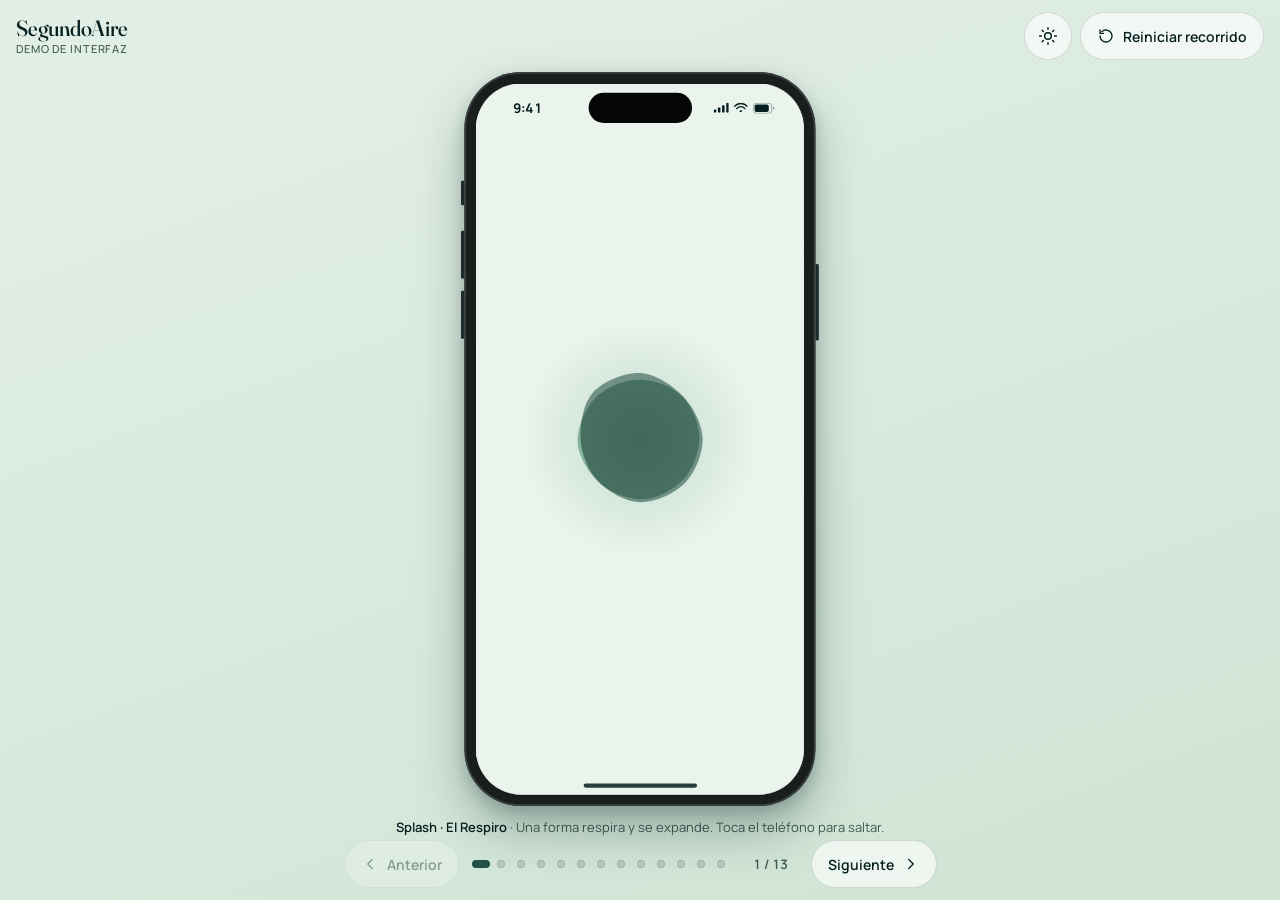
==== demo-web/index.html @ bc29d935 "feat(demo-web): marco de iPhone, splash El Respiro y onboarding del árbol Maqueta estática (HTML/CSS" ====
<!doctype html>
<html lang="es" data-theme="light">
<head>
  <meta charset="utf-8">
  <meta name="viewport" content="width=device-width, initial-scale=1, viewport-fit=cover">
  <title>SegundoAire · Demo de interfaz</title>
  <meta name="description" content="Maqueta navegable del diseño de SegundoAire: splash El Respiro y onboarding del árbol.">

  <link rel="icon" href="data:,">
  <link rel="preconnect" href="https://fonts.googleapis.com">
  <link rel="preconnect" href="https://fonts.gstatic.com" crossorigin>
  <link rel="stylesheet" href="https://fonts.googleapis.com/css2?family=Fraunces:ital,opsz,wght@0,9..144,400;0,9..144,500;1,9..144,400;1,9..144,500&amp;family=Manrope:wght@300;400;500;600;700&amp;display=swap">

  <link rel="stylesheet" href="css/tokens.css">
  <link rel="stylesheet" href="css/phone.css">
  <link rel="stylesheet" href="css/screens.css">
</head>
<body>
  <div class="demo">
    <header class="demo-bar">
      <div class="demo-brand">
        <span class="demo-name">SegundoAire</span>
        <span class="demo-tag">Demo de interfaz</span>
      </div>
      <div class="demo-actions">
        <button type="button" class="chrome-btn chrome-btn--icon" id="themeToggle" aria-label="Cambiar tema claro u oscuro">
          <svg class="theme-icon-sun" width="20" height="20" viewBox="0 0 24 24" fill="none" stroke="currentColor" stroke-width="1.75" stroke-linecap="round" stroke-linejoin="round" aria-hidden="true"><circle cx="12" cy="12" r="4"></circle><path d="M12 2v2M12 20v2M2 12h2M20 12h2M5 5l1.5 1.5M17.5 17.5L19 19M5 19l1.5-1.5M17.5 6.5L19 5"></path></svg>
          <svg class="theme-icon-moon" width="20" height="20" viewBox="0 0 24 24" fill="none" stroke="currentColor" stroke-width="1.75" stroke-linecap="round" stroke-linejoin="round" aria-hidden="true"><path d="M20 14.5A8 8 0 1 1 9.5 4a6.5 6.5 0 0 0 10.5 10.5z"></path></svg>
        </button>
        <button type="button" class="chrome-btn" id="restartBtn">
          <svg width="18" height="18" viewBox="0 0 24 24" fill="none" stroke="currentColor" stroke-width="1.75" stroke-linecap="round" stroke-linejoin="round" aria-hidden="true"><path d="M4 12a8 8 0 1 0 2.6-5.9M4 4v4.5h4.5"></path></svg>
          <span>Reiniciar recorrido</span>
        </button>
      </div>
    </header>

    <main class="demo-stage" id="stage">
      <div class="phone-fit" id="phoneFit">
        <div class="phone" id="phone">
          <i class="phone-btn phone-btn--action" aria-hidden="true"></i>
          <i class="phone-btn phone-btn--vol-up" aria-hidden="true"></i>
          <i class="phone-btn phone-btn--vol-down" aria-hidden="true"></i>
          <i class="phone-btn phone-btn--power" aria-hidden="true"></i>
          <div class="phone-body">
            <div class="phone-screen" id="screen" data-tone="dark">
              <div class="scenes" id="scenes"></div>

              <div class="phone-status" aria-hidden="true">
                <span class="phone-time">9:41</span>
                <span class="phone-icons">
                  <svg width="18" height="12" viewBox="0 0 18 12" fill="currentColor"><rect x="0" y="8" width="3" height="4" rx="1"></rect><rect x="5" y="5.5" width="3" height="6.5" rx="1"></rect><rect x="10" y="3" width="3" height="9" rx="1"></rect><rect x="15" y="0" width="3" height="12" rx="1"></rect></svg>
                  <svg width="17" height="12" viewBox="0 0 17 12" fill="none" stroke="currentColor" stroke-width="1.6" stroke-linecap="round"><path d="M1 4.2a10 10 0 0 1 15 0"></path><path d="M3.6 7a6.2 6.2 0 0 1 9.8 0"></path><circle cx="8.5" cy="10" r="1.3" fill="currentColor" stroke="none"></circle></svg>
                  <svg width="27" height="13" viewBox="0 0 27 13" fill="none"><rect x="0.5" y="0.5" width="22" height="12" rx="3.6" stroke="currentColor" opacity="0.4"></rect><rect x="2" y="2" width="17" height="9" rx="2.3" fill="currentColor"></rect><path d="M24.2 4.4v4.2c.9-.3 1.6-1.2 1.6-2.1s-.7-1.8-1.6-2.1z" fill="currentColor" opacity="0.45"></path></svg>
                </span>
              </div>
              <div class="phone-island" aria-hidden="true"></div>
              <div class="phone-home" aria-hidden="true"></div>
            </div>
          </div>
        </div>
      </div>
    </main>

    <footer class="demo-foot">
      <p class="demo-caption" id="caption" aria-live="polite"></p>
      <nav class="demo-nav" aria-label="Navegación de la demo">
        <button type="button" class="chrome-btn" id="prevBtn">
          <svg width="18" height="18" viewBox="0 0 24 24" fill="none" stroke="currentColor" stroke-width="1.75" stroke-linecap="round" stroke-linejoin="round" aria-hidden="true"><path d="M15 18l-6-6 6-6"></path></svg>
          <span>Anterior</span>
        </button>
        <ol class="demo-dots" id="dots" aria-label="Pantallas"></ol>
        <span class="demo-count" id="count" aria-hidden="true"></span>
        <button type="button" class="chrome-btn" id="nextBtn">
          <span>Siguiente</span>
          <svg width="18" height="18" viewBox="0 0 24 24" fill="none" stroke="currentColor" stroke-width="1.75" stroke-linecap="round" stroke-linejoin="round" aria-hidden="true"><path d="M9 6l6 6-6 6"></path></svg>
        </button>
      </nav>
    </footer>
  </div>

  <!-- Classic scripts (no modules) so the page also works from file:// -->
  <script src="js/core/ease.js"></script>
  <script src="js/core/motion.js"></script>
  <script src="js/core/registry.js"></script>
  <script src="js/screens/splash.js"></script>
  <script src="js/screens/onboarding-data.js"></script>
  <script src="js/screens/onboarding-tree.js"></script>
  <script src="js/screens/onboarding.js"></script>
  <script src="js/app.js"></script>
</body>
</html>
---- demo-web/css/tokens.css ----
/*
 * Design tokens for the SegundoAire interface demo.
 * Mirrors DESIGN_SYSTEM.md, Color.kt and Motion.kt of the Android app.
 * This is the ONLY file allowed to contain color literals (hex or rgba).
 */

:root {
  color-scheme: light;

  /* ---- Typography ---- */
  --font-sans: "Manrope", system-ui, -apple-system, "Segoe UI", sans-serif;
  --font-serif: "Fraunces", Georgia, "Times New Roman", serif;

  /* ---- Spacing (Spacing.kt) ---- */
  --space-1: 4px;
  --space-2: 8px;
  --space-3: 12px;
  --space-4: 16px;
  --space-5: 20px;
  --space-6: 24px;
  --space-8: 32px;
  --space-10: 40px;
  --space-12: 48px;
  --space-16: 64px;

  /* ---- Radii (Shape.kt) ---- */
  --radius-xs: 8px;
  --radius-sm: 12px;
  --radius-md: 16px;
  --radius-lg: 24px;
  --radius-xl: 32px;
  --radius-full: 999px;

  /* ---- Color: light (default) ---- */
  --background: #EAF4EC;
  --on-background: #051F20;
  --on-background-muted: #3D5A50;
  --surface-glass: #F4FAF6;
  --glass-1: rgba(255, 255, 255, 0.38);
  --glass-2: rgba(255, 255, 255, 0.58);
  --glass-3: rgba(255, 255, 255, 0.74);
  --glass-edge-hi: rgba(255, 255, 255, 0.70);
  --glass-edge-lo: rgba(255, 255, 255, 0.08);
  --mint: #8EB69B;
  --primary: #235347;
  --primary-hover: #2A5E51;
  --primary-pressed: #1B443A;
  --on-primary: #DAF1DE;
  --secondary: #163832;
  --secondary-deep: #0B2B26;
  --on-secondary: #DAF1DE;
  --outline: #4A7A63;
  --outline-variant: rgba(5, 31, 32, 0.12);
  --glow: #2E7D63;
  --on-glow: #DAF1DE;
  --focus-ring: #235347;
  --state-layer: rgba(5, 31, 32, 0.08);
  --disabled-content: rgba(5, 31, 32, 0.38);
  --disabled-container: rgba(5, 31, 32, 0.10);
  --scrim: rgba(5, 31, 32, 0.32);
  --accent: #235347;

  /* Onboarding tree */
  --gold: #C9B26B;
  --blossom: #DAF1DE;
  --firefly: #E6F5B0;
  --firefly-glow: rgba(230, 245, 176, 0.70);
  --sky-morning: rgba(255, 196, 150, 0.45);
  --sky-afternoon: rgba(255, 246, 190, 0.45);
  --sky-night: rgba(14, 22, 64, 0.75);
  --sky-late: rgba(13, 31, 35, 0.62);
  --hill: rgba(142, 182, 155, 0.50);
  --hill-edge: rgba(35, 83, 71, 0.25);
  --leaf: #2E7D63;
  --tree-1: rgba(35, 83, 71, 0.50);
  --tree-2: rgba(46, 125, 99, 0.55);
  --tree-3: rgba(142, 182, 155, 0.85);
  --sun-1: rgba(255, 255, 255, 0.55);
  --sun-2: rgba(255, 255, 255, 0.45);
  --tile: rgba(35, 83, 71, 0.12);

  /* Glass shadows (Glass.kt) */
  --shadow-glass-1: 0 1px 2px rgba(5, 31, 32, 0.06);
  --shadow-glass-2: 0 2px 6px rgba(5, 31, 32, 0.06), 0 8px 24px rgba(5, 31, 32, 0.08);

  /* Splash blob blend: Multiply on light, Screen on dark */
  --blob-blend: multiply;

  /* ---- Demo chrome (outside the phone) ---- */
  --page-bg: #E3EFE6;
  --page-bg-2: #CFE4D5;
  --chrome-surface: rgba(255, 255, 255, 0.62);
  --chrome-edge: rgba(5, 31, 32, 0.14);

  /* ---- Device frame ---- */
  --device-frame: #1A1D1E;
  --device-frame-edge: #3A4042;
  --device-island: #050606;
  --device-button: #2A2E30;
  --device-shadow: 0 30px 60px rgba(5, 31, 32, 0.28), 0 8px 18px rgba(5, 31, 32, 0.18);

  /* ---- Motion (Motion.kt): easings ---- */
  --motion-scale: 1;
  --motion-min: 0ms;
  --layer-shift: 1;
  --curtain-hidden-opacity: 1;

  --motion-press-easing: cubic-bezier(0.34, 1.56, 0.64, 1);
  --motion-calm-easing: cubic-bezier(0.16, 1, 0.3, 1);
  --motion-grow-easing: cubic-bezier(0.45, 0, 0.2, 1);
  --motion-bloom-easing: cubic-bezier(0.34, 1.56, 0.64, 1);
  --motion-ease-in: cubic-bezier(0.42, 0, 1, 1);
  --motion-ease-in-out: cubic-bezier(0.42, 0, 0.58, 1);
  --motion-ease: cubic-bezier(0.25, 0.1, 0.25, 1);
  --motion-ease-out: cubic-bezier(0, 0, 0.58, 1);
  --motion-settle-easing: cubic-bezier(0.3, 1.06, 0.5, 1);
  --motion-rise-easing: cubic-bezier(0.22, 1, 0.36, 1);
  --motion-curtain-easing: cubic-bezier(0.7, 0, 0.2, 1);
  --motion-count-easing: cubic-bezier(0.33, 1, 0.68, 1);
  --motion-gust-easing: cubic-bezier(0.3, 0.1, 0.4, 1);
  --motion-shake-easing: cubic-bezier(0.36, 0.07, 0.19, 0.97);
  --motion-dot-easing: cubic-bezier(0.34, 1.3, 0.64, 1);
  --motion-ripple-easing: cubic-bezier(0.2, 0.6, 0.3, 1);
  --motion-linear: linear;

  /* ---- Motion: durations (collapse to a 150 ms fade when reduced) ---- */
  --motion-press-duration: max(var(--motion-min), calc(180ms * var(--motion-scale)));
  --motion-calm-duration: max(var(--motion-min), calc(500ms * var(--motion-scale)));
  --motion-grow-duration: max(var(--motion-min), calc(900ms * var(--motion-scale)));
  --motion-grow-exit-duration: max(var(--motion-min), calc(350ms * var(--motion-scale)));
  --motion-ring-duration: max(var(--motion-min), calc(1800ms * var(--motion-scale)));
  --motion-bloom-duration: max(var(--motion-min), calc(760ms * var(--motion-scale)));
  --motion-bloom-leaf-duration: max(var(--motion-min), calc(640ms * var(--motion-scale)));
  --motion-bloom-name-duration: max(var(--motion-min), calc(520ms * var(--motion-scale)));
  --motion-bloom-flower-duration: max(var(--motion-min), calc(700ms * var(--motion-scale)));
  --motion-bloom-seed-duration: max(var(--motion-min), calc(600ms * var(--motion-scale)));
  --motion-bloom-option-duration: max(var(--motion-min), calc(520ms * var(--motion-scale)));
  --motion-bloom-pop-duration: max(var(--motion-min), calc(420ms * var(--motion-scale)));
  --motion-bloom-exit-duration: max(var(--motion-min), calc(280ms * var(--motion-scale)));
  --motion-settle-duration: max(var(--motion-min), calc(1000ms * var(--motion-scale)));
  --motion-layer-duration: max(var(--motion-min), calc(620ms * var(--motion-scale)));
  --motion-layer-fade-duration: max(var(--motion-min), calc(380ms * var(--motion-scale)));
  --motion-layer-fade-delay: calc(180ms * var(--motion-scale));
  --motion-rise-duration: max(var(--motion-min), calc(520ms * var(--motion-scale)));
  --motion-fade-duration: max(var(--motion-min), calc(300ms * var(--motion-scale)));
  --motion-fade-med-duration: max(var(--motion-min), calc(500ms * var(--motion-scale)));
  --motion-fade-slow-duration: max(var(--motion-min), calc(900ms * var(--motion-scale)));
  --motion-curtain-duration: max(var(--motion-min), calc(900ms * var(--motion-scale)));
  --motion-dot-duration: max(var(--motion-min), calc(400ms * var(--motion-scale)));
  --motion-fade-wilt-duration: max(var(--motion-min), calc(700ms * var(--motion-scale)));
  --motion-stagger: calc(60ms * var(--motion-scale));
  --motion-stagger-base: calc(80ms * var(--motion-scale));
  --motion-late-caption-delay: calc(1900ms * var(--motion-scale));
  --motion-late-formula-delay: calc(2100ms * var(--motion-scale));
  --motion-late-good-delay: calc(2600ms * var(--motion-scale));
  --motion-plan-row-delay: calc(200ms * var(--motion-scale));
  --motion-stagger-row: calc(90ms * var(--motion-scale));
  --motion-count-duration: max(var(--motion-min), calc(1800ms * var(--motion-scale)));
  --motion-count-good-duration: max(var(--motion-min), calc(1200ms * var(--motion-scale)));
  --motion-count-good-delay: calc(2700ms * var(--motion-scale));
  --motion-shake-duration: 380ms;
  --motion-hold-duration: 1500ms;
  --motion-hold-release-duration: 300ms;
  --motion-commit-duration: 1600ms;
  --motion-gust-duration: 2800ms;

  /* Looping motion (disabled when reduced) */
  --motion-sway-duration: 7000ms;
  --motion-drift-duration: 22000ms;
  --motion-drift-slow-duration: 28000ms;
  --motion-firefly-duration: 4000ms;
  --motion-ripple-duration: 4000ms;
  --motion-spin-duration: 900ms;
  --motion-breath-half-duration: 4000ms;
  --motion-breath-cycles: 3;

  /* Splash "El Respiro" (BreathSplashSpec): the only screen with its own curves */
  --motion-splash-presence-duration: 1200ms;
  --motion-splash-presence-easing: cubic-bezier(0.16, 1, 0.3, 1);
  --motion-splash-breath-duration: 2000ms;
  --motion-splash-breath-easing: cubic-bezier(0.4, 0, 0.2, 1);
  --motion-splash-deep-duration: 4000ms;
  --motion-splash-deep-easing: cubic-bezier(0.45, 0, 0.35, 1);
  --motion-splash-deep-hold: 800ms;
  --motion-splash-release-duration: 1600ms;
  --motion-splash-release-easing: cubic-bezier(0.55, 0, 0.2, 1);
  --motion-splash-solid-delay: 1200ms;
  --motion-splash-solid-duration: 400ms;
  --motion-splash-reveal-duration: 900ms;
  --motion-splash-reveal-hold: 2500ms;
  --motion-splash-exit-duration: 800ms;
  --motion-splash-exit-tail: 200ms;
  --motion-splash-out-easing: cubic-bezier(0, 0, 0.2, 1);
  --motion-splash-layer-a-period: 7000ms;
  --motion-splash-layer-b-period: 5500ms;
  --motion-splash-rotation-duration: 12000ms;
}

/* ---- Color: dark ---- */
@media (prefers-color-scheme: dark) {
  :root:not([data-theme="light"]) {
    color-scheme: dark;
    --background: #0D1F23;
    --on-background: #B0B4B8;
    --on-background-muted: #8C9297;
    --surface-glass: #132E35;
    --glass-1: rgba(19, 46, 53, 0.45);
    --glass-2: rgba(19, 46, 53, 0.65);
    --glass-3: rgba(19, 46, 53, 0.82);
    --glass-edge-hi: rgba(176, 180, 184, 0.28);
    --glass-edge-lo: rgba(176, 180, 184, 0.04);
    --mint: #86E0CF;
    --primary: #708792;
    --primary-hover: #7A909B;
    --primary-pressed: #8699A3;
    --on-primary: #0D1F23;
    --secondary: #2D4A53;
    --secondary-deep: #091619;
    --on-secondary: #B0B4B8;
    --outline: #5E7A84;
    --outline-variant: rgba(176, 180, 184, 0.12);
    --glow: #86E0CF;
    --on-glow: #0D1F23;
    --focus-ring: #86E0CF;
    --state-layer: rgba(176, 180, 184, 0.10);
    --disabled-content: rgba(176, 180, 184, 0.38);
    --disabled-container: rgba(176, 180, 184, 0.10);
    --scrim: rgba(4, 12, 14, 0.60);
    --accent: #86E0CF;
    --gold: #B09B5F;
    --blossom: #D0E8D6;
    --sky-morning: rgba(255, 196, 150, 0.45);
    --sky-afternoon: rgba(255, 246, 190, 0.45);
    --sky-night: rgba(5, 10, 36, 0.75);
    --sky-late: rgba(4, 12, 14, 0.62);
    --hill: rgba(19, 46, 53, 0.95);
    --hill-edge: rgba(134, 224, 207, 0.22);
    --leaf: #86E0CF;
    --tree-1: rgba(45, 74, 83, 0.90);
    --tree-2: rgba(62, 140, 122, 0.60);
    --tree-3: rgba(134, 224, 207, 0.35);
    --sun-1: rgba(134, 224, 207, 0.10);
    --sun-2: rgba(134, 224, 207, 0.07);
    --tile: rgba(134, 224, 207, 0.14);
    --shadow-glass-1: 0 1px 2px rgba(0, 0, 0, 0.20);
    --shadow-glass-2: 0 2px 6px rgba(0, 0, 0, 0.22), 0 8px 24px rgba(0, 0, 0, 0.28);
    --blob-blend: screen;
    --page-bg: #0A1417;
    --page-bg-2: #0F2227;
    --chrome-surface: rgba(19, 46, 53, 0.70);
    --chrome-edge: rgba(176, 180, 184, 0.18);
    --device-frame-edge: #4B5254;
    --device-shadow: 0 30px 60px rgba(0, 0, 0, 0.55), 0 8px 18px rgba(0, 0, 0, 0.4);
  }
}

:root[data-theme="dark"] {
  color-scheme: dark;
  --background: #0D1F23;
  --on-background: #B0B4B8;
  --on-background-muted: #8C9297;
  --surface-glass: #132E35;
  --glass-1: rgba(19, 46, 53, 0.45);
  --glass-2: rgba(19, 46, 53, 0.65);
  --glass-3: rgba(19, 46, 53, 0.82);
  --glass-edge-hi: rgba(176, 180, 184, 0.28);
  --glass-edge-lo: rgba(176, 180, 184, 0.04);
  --mint: #86E0CF;
  --primary: #708792;
  --primary-hover: #7A909B;
  --primary-pressed: #8699A3;
  --on-primary: #0D1F23;
  --secondary: #2D4A53;
  --secondary-deep: #091619;
  --on-secondary: #B0B4B8;
  --outline: #5E7A84;
  --outline-variant: rgba(176, 180, 184, 0.12);
  --glow: #86E0CF;
  --on-glow: #0D1F23;
  --focus-ring: #86E0CF;
  --state-layer: rgba(176, 180, 184, 0.10);
  --disabled-content: rgba(176, 180, 184, 0.38);
  --disabled-container: rgba(176, 180, 184, 0.10);
  --scrim: rgba(4, 12, 14, 0.60);
  --accent: #86E0CF;
  --gold: #B09B5F;
  --blossom: #D0E8D6;
  --sky-morning: rgba(255, 196, 150, 0.45);
  --sky-afternoon: rgba(255, 246, 190, 0.45);
  --sky-night: rgba(5, 10, 36, 0.75);
  --sky-late: rgba(4, 12, 14, 0.62);
  --hill: rgba(19, 46, 53, 0.95);
  --hill-edge: rgba(134, 224, 207, 0.22);
  --leaf: #86E0CF;
  --tree-1: rgba(45, 74, 83, 0.90);
  --tree-2: rgba(62, 140, 122, 0.60);
  --tree-3: rgba(134, 224, 207, 0.35);
  --sun-1: rgba(134, 224, 207, 0.10);
  --sun-2: rgba(134, 224, 207, 0.07);
  --tile: rgba(134, 224, 207, 0.14);
  --shadow-glass-1: 0 1px 2px rgba(0, 0, 0, 0.20);
  --shadow-glass-2: 0 2px 6px rgba(0, 0, 0, 0.22), 0 8px 24px rgba(0, 0, 0, 0.28);
  --blob-blend: screen;
  --page-bg: #0A1417;
  --page-bg-2: #0F2227;
  --chrome-surface: rgba(19, 46, 53, 0.70);
  --chrome-edge: rgba(176, 180, 184, 0.18);
  --device-frame-edge: #4B5254;
  --device-shadow: 0 30px 60px rgba(0, 0, 0, 0.55), 0 8px 18px rgba(0, 0, 0, 0.4);
}

/* ---- Reduced motion: every transition becomes a 150 ms fade, no displacement ---- */
@media (prefers-reduced-motion: reduce) {
  :root {
    --motion-scale: 0;
    --motion-min: 150ms;
    --layer-shift: 0;
    --curtain-hidden-opacity: 0;
  }
}
---- demo-web/css/phone.css ----
/* Page chrome (outside the phone) and the CSS-only iPhone frame. */

*, *::before, *::after { box-sizing: border-box; }

html, body { margin: 0; height: 100%; }

body {
  font-family: var(--font-sans);
  color: var(--on-background);
  background: linear-gradient(160deg, var(--page-bg), var(--page-bg-2));
  background-attachment: fixed;
  -webkit-font-smoothing: antialiased;
  overflow-x: hidden;
}

button { font: inherit; color: inherit; }

:focus-visible {
  outline: 2px solid var(--focus-ring);
  outline-offset: 3px;
}

.sr-only {
  position: absolute;
  width: 1px;
  height: 1px;
  margin: -1px;
  padding: 0;
  overflow: hidden;
  clip: rect(0 0 0 0);
  white-space: nowrap;
  border: 0;
}

/* ---- Layout ---- */

.demo {
  display: flex;
  flex-direction: column;
  min-height: 100dvh;
  height: 100dvh;
  padding: var(--space-3) var(--space-4) var(--space-3);
  gap: var(--space-2);
}

.demo-bar {
  display: flex;
  align-items: center;
  justify-content: space-between;
  gap: var(--space-3);
}

.demo-brand { display: flex; flex-direction: column; min-width: 0; }

.demo-name {
  font-family: var(--font-serif);
  font-size: 22px;
  line-height: 26px;
  font-weight: 500;
  letter-spacing: -0.01em;
  font-variation-settings: "opsz" 96;
}

.demo-tag {
  font-size: 11px;
  line-height: 16px;
  font-weight: 500;
  letter-spacing: 0.08em;
  text-transform: uppercase;
  color: var(--on-background-muted);
}

.demo-actions { display: flex; gap: var(--space-2); }

.demo-stage {
  flex: 1;
  min-height: 0;
  display: flex;
  align-items: center;
  justify-content: center;
}

/* ---- Chrome buttons ---- */

.chrome-btn {
  display: inline-flex;
  align-items: center;
  justify-content: center;
  gap: var(--space-2);
  min-width: 48px;
  min-height: 48px;
  padding: 0 var(--space-4);
  border: 1px solid var(--chrome-edge);
  border-radius: var(--radius-full);
  background: var(--chrome-surface);
  backdrop-filter: blur(12px);
  -webkit-backdrop-filter: blur(12px);
  font-size: 14px;
  font-weight: 600;
  white-space: nowrap;
  cursor: pointer;
  transition: transform var(--motion-press-duration) var(--motion-press-easing),
    background-color var(--motion-fade-duration) var(--motion-ease);
}

.chrome-btn:hover { background: var(--glass-3); }
.chrome-btn:active { transform: scale(0.95); }
.chrome-btn:disabled { opacity: 0.38; cursor: default; transform: none; }
.chrome-btn--icon { padding: 0; }
.chrome-btn svg { flex: none; }

.theme-icon-moon { display: none; }
:root[data-theme="dark"] .theme-icon-sun { display: none; }
:root[data-theme="dark"] .theme-icon-moon { display: block; }
@media (prefers-color-scheme: dark) {
  :root:not([data-theme="light"]) .theme-icon-sun { display: none; }
  :root:not([data-theme="light"]) .theme-icon-moon { display: block; }
}

/* ---- Footer navigation ---- */

.demo-foot {
  display: flex;
  flex-direction: column;
  align-items: center;
  gap: var(--space-1);
}

.demo-caption {
  margin: 0;
  text-align: center;
  font-size: 13px;
  line-height: 18px;
  color: var(--on-background-muted);
  min-height: 18px;
}

.demo-caption strong { color: var(--on-background); font-weight: 600; }

.demo-nav {
  display: flex;
  align-items: center;
  justify-content: center;
  gap: var(--space-3);
  max-width: 100%;
}

.demo-count {
  min-width: 56px;
  text-align: center;
  font-size: 13px;
  font-weight: 600;
  font-variant-numeric: tabular-nums;
  color: var(--on-background-muted);
}

.demo-dots {
  display: flex;
  align-items: center;
  margin: 0;
  padding: 0;
  list-style: none;
}

.demo-dot {
  display: flex;
  align-items: center;
  justify-content: center;
  width: 20px;
  height: 48px;
  padding: 0;
  border: 0;
  background: transparent;
  cursor: pointer;
}

.demo-dot::after {
  content: "";
  width: 8px;
  height: 8px;
  border-radius: var(--radius-full);
  background: var(--outline-variant);
  box-shadow: inset 0 0 0 1px var(--chrome-edge);
  transition: width var(--motion-dot-duration) var(--motion-dot-easing),
    background-color var(--motion-fade-duration) var(--motion-ease);
}

.demo-dot[aria-current="step"]::after {
  width: 18px;
  background: var(--primary);
  box-shadow: none;
}

.demo-dot.is-seen::after { background: var(--outline); box-shadow: none; }
.demo-dot[aria-current="step"].is-seen::after { background: var(--primary); }

@media (max-width: 560px) {
  .demo-dots { display: none; }
  .demo-name { font-size: 20px; }
}

@media (max-width: 440px) {
  .demo-tag { display: none; }
  .chrome-btn { padding: 0 var(--space-3); }
}

/* ---- Phone frame ---- */

:root {
  --screen-w: 393px;
  --screen-h: 852px;
  --bezel: 14px;
  --phone-scale: 1;
}

.phone-fit {
  width: calc((var(--screen-w) + 2 * var(--bezel) + 8px) * var(--phone-scale));
  height: calc((var(--screen-h) + 2 * var(--bezel)) * var(--phone-scale));
  flex: none;
}

.phone {
  position: relative;
  width: calc(var(--screen-w) + 2 * var(--bezel) + 8px);
  height: calc(var(--screen-h) + 2 * var(--bezel));
  transform: scale(var(--phone-scale));
  transform-origin: 0 0;
}

.phone-body {
  position: absolute;
  inset: 0 4px;
  padding: var(--bezel);
  border-radius: 68px;
  background: var(--device-frame);
  box-shadow: inset 0 0 0 2px var(--device-frame-edge), var(--device-shadow);
}

.phone-btn {
  position: absolute;
  width: 4px;
  border-radius: 2px;
  background: var(--device-button);
}

.phone-btn--action { left: 0; top: 130px; height: 30px; }
.phone-btn--vol-up { left: 0; top: 190px; height: 58px; }
.phone-btn--vol-down { left: 0; top: 262px; height: 58px; }
.phone-btn--power { right: 0; top: 230px; height: 92px; }

.phone-screen {
  --safe-top: 54px;
  --safe-bottom: 26px;
  position: relative;
  width: var(--screen-w);
  height: var(--screen-h);
  overflow: hidden;
  isolation: isolate;
  border-radius: 54px;
  background: var(--background);
  color: var(--on-background);
  /* Keeps the clip (rounded corners) correct while children animate */
  transform: translateZ(0);
}

.phone-screen[data-tone="light"] { --bar-ink: var(--on-primary); }
.phone-screen[data-tone="dark"], .phone-screen:not([data-tone]) { --bar-ink: var(--on-background); }

.scenes { position: absolute; inset: 0; z-index: 0; }

.phone-status {
  position: absolute;
  top: 0;
  left: 0;
  right: 0;
  height: var(--safe-top);
  z-index: 50;
  display: flex;
  align-items: flex-start;
  justify-content: space-between;
  padding: 18px 34px 0 44px;
  color: var(--bar-ink);
  pointer-events: none;
  transition: color var(--motion-fade-duration) var(--motion-ease);
}

.phone-time {
  font-size: 16px;
  line-height: 22px;
  font-weight: 700;
  letter-spacing: 0.01em;
  font-variant-numeric: tabular-nums;
}

.phone-icons { display: flex; align-items: center; gap: 6px; height: 22px; }

.phone-island {
  position: absolute;
  top: 11px;
  left: 50%;
  width: 124px;
  height: 36px;
  margin-left: -62px;
  border-radius: var(--radius-full);
  background: var(--device-island);
  z-index: 51;
  pointer-events: none;
}

.phone-home {
  position: absolute;
  left: 50%;
  bottom: 8px;
  width: 136px;
  height: 5px;
  margin-left: -68px;
  border-radius: var(--radius-full);
  background: var(--bar-ink);
  opacity: 0.85;
  z-index: 50;
  pointer-events: none;
  transition: background-color var(--motion-fade-duration) var(--motion-ease);
}
---- demo-web/css/screens.css ----
/* Screen styles: shared glass components, splash and onboarding. Colors come only from tokens. */

.scene { position: absolute; inset: 0; }

/* ---------- Shared: glass surfaces (DESIGN_SYSTEM.md section 5) ---------- */

.glass {
  position: relative;
  border-radius: var(--radius-lg);
  box-shadow: var(--shadow-glass-2);
}

.glass::before {
  content: "";
  position: absolute;
  inset: 0;
  padding: 1px;
  border-radius: inherit;
  background: linear-gradient(135deg, var(--glass-edge-hi), var(--glass-edge-lo));
  -webkit-mask: linear-gradient(black 0 0) content-box, linear-gradient(black 0 0);
  -webkit-mask-composite: xor;
  mask: linear-gradient(black 0 0) content-box, linear-gradient(black 0 0);
  mask-composite: exclude;
  pointer-events: none;
}

.glass-1 { background: var(--glass-1); backdrop-filter: blur(12px); -webkit-backdrop-filter: blur(12px); box-shadow: var(--shadow-glass-1); }
.glass-2 { background: var(--glass-2); backdrop-filter: blur(20px); -webkit-backdrop-filter: blur(20px); }
.glass-3 { background: var(--glass-3); backdrop-filter: blur(32px); -webkit-backdrop-filter: blur(32px); }

/* ---------- Splash "El Respiro" ---------- */

.splash {
  background: var(--background);
  isolation: isolate;
  overflow: hidden;
}

.splash-art { position: absolute; inset: 0; display: block; }
.splash-layer { mix-blend-mode: var(--blob-blend); }
.splash-layer--a { fill: var(--primary); }
.splash-layer--b { fill: var(--glow); }
.splash-halo-in { stop-color: var(--glow); stop-opacity: 0.22; }
.splash-halo-out { stop-color: var(--glow); stop-opacity: 0; }

.splash-solid { position: absolute; inset: 0; background: var(--primary); opacity: 0; }

.splash-title {
  position: absolute;
  left: 0;
  right: 0;
  top: 50%;
  display: flex;
  flex-direction: column;
  align-items: center;
  gap: var(--space-3);
  text-align: center;
  transform: translateY(-50%);
  pointer-events: none;
}

.splash-name {
  margin: 0;
  font-size: 32px;
  line-height: 40px;
  font-weight: 500;
  letter-spacing: -0.01em;
  color: var(--on-primary);
  opacity: 0;
}

.splash-eyebrow {
  margin: 0;
  font-size: 11px;
  line-height: 16px;
  font-weight: 500;
  letter-spacing: 0.08em;
  text-transform: uppercase;
  color: var(--on-primary);
  opacity: 0;
}

.splash-skip {
  position: absolute;
  inset: 0;
  border: 0;
  background: transparent;
  cursor: pointer;
}

/* ---------- Onboarding: stage ---------- */

.ob {
  position: absolute;
  inset: 0;
  overflow: hidden;
  background: var(--background);
  color: var(--on-background);
  font-family: var(--font-sans);
}

/* The 390 x 844 design frame, scaled into the safe area under the status bar */
.ob-frame {
  position: absolute;
  left: 50%;
  top: var(--safe-top);
  width: 390px;
  height: 844px;
  margin-left: -195px;
  transform: scale(0.92);
  transform-origin: 50% 0;
}

.ob-world { position: absolute; inset: 0; pointer-events: none; }

.ob-sun {
  position: absolute;
  border-radius: 50%;
  filter: blur(28px);
  animation: ob-drift var(--motion-drift-duration) var(--motion-ease-in-out) infinite alternate;
}
.ob-sun--1 { left: -40px; top: 40px; width: 220px; height: 220px; background: var(--sun-1); }
.ob-sun--2 { left: 220px; top: 160px; width: 180px; height: 180px; background: var(--sun-2); animation-duration: var(--motion-drift-slow-duration); }

.ob-sky {
  position: absolute;
  inset: -120px -40px;
  opacity: 0;
  transition: opacity var(--motion-fade-slow-duration) var(--motion-ease);
}
.ob-sky--morning { background: linear-gradient(to top, var(--sky-morning), transparent 55%); }
.ob-sky--afternoon { background: linear-gradient(to top, var(--sky-afternoon), transparent 55%); }
.ob-sky--night { background: linear-gradient(to top, var(--sky-night), transparent 58%); }
.ob-sky--late { background: linear-gradient(to top, var(--sky-late), transparent 58%); }

.ob-fireflies { position: absolute; inset: 0; opacity: 0; transition: opacity var(--motion-fade-slow-duration) var(--motion-ease); }
.ob-ff {
  position: absolute;
  width: 6px;
  height: 6px;
  border-radius: 50%;
  background: var(--firefly);
  box-shadow: 0 0 10px 3px var(--firefly-glow);
  animation: ob-ff var(--motion-firefly-duration) var(--motion-ease-in-out) infinite alternate;
}

.ob-hill { position: absolute; left: 0; top: 0; }
.ob-hill svg { position: absolute; left: -100px; top: 0; display: block; overflow: visible; }
.ob-hill-fill { fill: var(--hill); }
.ob-hill-edge { fill: none; stroke: var(--hill-edge); stroke-width: 1.25; }

.ob-tree { position: absolute; left: 0; top: 564px; width: 390px; height: 280px; transform-origin: 50% 91%; }
.ob-tree svg { display: block; overflow: visible; }

.ob-root, .ob-seg { fill: none; stroke-linecap: round; stroke-dasharray: 1; stroke-dashoffset: 1; }
.ob-root { stroke: var(--secondary); }
.ob-seg { stroke: var(--primary); }
.ob-sway { transform-box: view-box; transform-origin: 195px 515px; animation: ob-sway var(--motion-sway-duration) var(--motion-ease-in-out) infinite alternate; }
.ob-seed { fill: var(--primary); transform-box: fill-box; transform-origin: 50% 50%; }
.ob-ripple {
  fill: none;
  stroke: var(--primary);
  stroke-width: 1.5;
  opacity: 0;
  transform-box: fill-box;
  transform-origin: 50% 50%;
  animation: ob-ripple var(--motion-ripple-duration) var(--motion-ripple-easing) infinite;
}
.ob-blob { transform-box: fill-box; transform-origin: 50% 70%; transform: scale(0); }
.ob-blob--0 { fill: var(--tree-1); }
.ob-blob--1 { fill: var(--tree-2); }
.ob-blob--2 { fill: var(--tree-3); }
.ob-leaf, .ob-name-leaf { transform-box: fill-box; transform-origin: 0% 50%; transform: scale(0); }
.ob-leaf { fill: var(--leaf); fill-opacity: 0.85; }
.ob-name-leaf { fill: var(--secondary); fill-opacity: 0.9; }
.ob-flower { transform-box: fill-box; transform-origin: 50% 50%; transform: scale(0); }
.ob-petal { fill: var(--blossom); }
.ob-pistil { fill: var(--gold); }

.ob-fall { position: absolute; inset: 0; z-index: 4; pointer-events: none; }
.ob-fall-item { position: absolute; width: 18px; height: 18px; opacity: 0; animation-timing-function: var(--motion-gust-easing); animation-fill-mode: forwards; }
.ob-fall-a { animation-name: ob-fall-a; }
.ob-fall-b { animation-name: ob-fall-b; }
.ob-fall-leaf { fill: var(--leaf); }
.ob-fall-gold { fill: var(--gold); }
.ob-fall-mint { fill: var(--mint); }

/* ---------- Onboarding: chrome (dots, vine, back) ---------- */

.ob-dots {
  position: absolute;
  left: 0;
  right: 0;
  top: 30px;
  display: flex;
  justify-content: center;
  gap: 6px;
  transition: opacity var(--motion-fade-duration) var(--motion-ease);
}
.ob-dot {
  width: 12px;
  height: 4px;
  border-radius: 2px;
  background: var(--outline-variant);
  transition: width var(--motion-dot-duration) var(--motion-dot-easing), background-color var(--motion-fade-duration) var(--motion-ease);
}
.ob-dot.is-on { width: 28px; background: var(--primary); }

.ob-vine { position: absolute; left: 0; top: 16px; opacity: 0; transition: opacity var(--motion-fade-duration) var(--motion-ease-out); }
.ob-vine path { fill: none; stroke-width: 4; stroke-linecap: round; }
.ob-vine-track { stroke: var(--outline-variant); }
.ob-vine-fill {
  stroke: var(--primary);
  stroke-dasharray: 1;
  stroke-dashoffset: 1;
  transition: stroke-dashoffset var(--motion-grow-duration) var(--motion-grow-easing) calc(200ms * var(--motion-scale));
}

.ob-back {
  position: absolute;
  top: 8px;
  left: 8px;
  z-index: 6;
  display: flex;
  align-items: center;
  justify-content: center;
  width: 54px;
  height: 54px;
  padding: 0;
  border: 0;
  border-radius: var(--radius-full);
  background: transparent;
  color: var(--on-background);
  cursor: pointer;
  opacity: 0;
  transition: opacity var(--motion-fade-duration) var(--motion-ease);
}

/* ---------- Onboarding: layers ---------- */

.ob-layer {
  position: absolute;
  inset: 0;
  z-index: 2;
  opacity: 0;
  pointer-events: none;
  transform: translateX(calc(var(--rel, 0) * var(--layer-factor, 1) * var(--layer-shift) * 390px));
  transition: transform var(--motion-layer-duration) var(--motion-rise-easing),
    opacity var(--motion-layer-fade-duration) var(--motion-ease-out);
}
.ob-layer--text { --layer-factor: 0.5; inset: auto; left: 24px; right: 24px; top: 104px; }
.ob-layer--text[data-i="0"] { inset: 0; }
.ob-layer[data-state="active"] {
  opacity: 1;
  pointer-events: auto;
  transition-delay: 0ms, var(--motion-layer-fade-delay);
}
.ob-layer[data-state="far"] { visibility: hidden; }

.ob.is-entering .ob-layer[data-state="active"] {
  animation: ob-enter var(--motion-rise-duration) var(--motion-rise-easing) backwards;
}
.ob.is-entering .ob-layer--content[data-state="active"] { animation-delay: calc(120ms * var(--motion-scale)); }

/* ---------- Onboarding: type and controls ---------- */

.ob-chip {
  display: inline-flex;
  align-items: center;
  gap: 6px;
  height: 28px;
  padding: 0 12px 0 10px;
  border-radius: var(--radius-full);
  background: var(--glass-1);
  border: 1px solid var(--glass-edge-hi);
  backdrop-filter: blur(12px);
  -webkit-backdrop-filter: blur(12px);
  font-size: 11px;
  font-weight: 600;
  letter-spacing: 0.08em;
  text-transform: uppercase;
  color: var(--on-background-muted);
}
.ob-chip-icon { color: var(--primary); }

.ob-title {
  margin: 14px 0 0;
  font-family: var(--font-serif);
  font-weight: 500;
  font-size: 34px;
  line-height: 40px;
  letter-spacing: -0.015em;
  color: var(--on-background);
  font-variation-settings: "opsz" 96;
}
.ob-title em { font-style: italic; font-weight: 400; color: var(--accent); }
.ob-title--sm { font-size: 28px; line-height: 34px; }

.ob-sub { margin: 10px 0 0; font-size: 15px; line-height: 22px; color: var(--on-background-muted); }
.ob-sub--b { max-width: 300px; margin-left: auto; margin-right: auto; }
.ob-sub--center { text-align: center; margin-top: 4px; }

.ob-b-text {
  position: absolute;
  left: 24px;
  right: 24px;
  top: 514px;
  text-align: center;
  opacity: 0;
  transform: translateX(calc(24px * var(--layer-shift)));
  transition: transform var(--motion-rise-duration) var(--motion-rise-easing), opacity var(--motion-fade-duration) var(--motion-ease-out);
}
.ob-b-text[data-pos="-1"] { transform: translateX(calc(-24px * var(--layer-shift))); }
.ob-b-text[data-pos="0"] {
  opacity: 1;
  transform: none;
  transition-delay: calc(120ms * var(--motion-scale));
}

.ob-btn {
  position: absolute;
  left: 16px;
  right: 16px;
  bottom: 40px;
  height: 54px;
  padding: 0;
  border: 0;
  border-radius: var(--radius-full);
  background: var(--primary);
  color: var(--on-primary);
  font-family: inherit;
  font-size: 15px;
  font-weight: 600;
  letter-spacing: 0.01em;
  cursor: pointer;
  transition: transform var(--motion-press-duration) var(--motion-press-easing),
    background-color var(--motion-fade-duration) var(--motion-ease);
}
.ob-btn:hover { background: var(--primary-hover); }
.ob-btn:active { transform: scale(0.95); background: var(--primary-pressed); }
.ob-btn:disabled { background: var(--disabled-container); color: var(--disabled-content); cursor: default; transform: none; }

.ob-label { font-size: 12px; font-weight: 600; letter-spacing: 0.02em; color: var(--on-background-muted); }

.ob-field { position: absolute; left: 16px; right: 16px; top: 268px; display: flex; flex-direction: column; gap: 8px; }

.ob-input {
  width: 100%;
  height: 54px;
  padding: 0 16px;
  border-radius: var(--radius-md);
  border: 1px solid var(--outline);
  background: var(--glass-1);
  backdrop-filter: blur(12px);
  -webkit-backdrop-filter: blur(12px);
  font-family: inherit;
  font-size: 16px;
  color: var(--on-background);
}
.ob-input::placeholder { color: var(--on-background-muted); opacity: 0.8; }

.ob-greet {
  margin: 8px 0 0;
  font-family: var(--font-serif);
  font-style: italic;
  font-size: 20px;
  color: var(--accent);
  opacity: 0;
  transition: opacity var(--motion-fade-duration) var(--motion-ease);
}

/* Option rows (goals, moments) */
.ob-opts { position: absolute; left: 16px; right: 16px; top: 238px; display: flex; flex-direction: column; gap: 8px; }
.ob-opts--moments { top: 262px; }

.ob-opt {
  display: flex;
  align-items: center;
  gap: 12px;
  width: 100%;
  min-height: 56px;
  padding: 0 16px;
  border-radius: var(--radius-md);
  border: 1px solid var(--glass-edge-hi);
  background: var(--glass-1);
  box-shadow: var(--shadow-glass-1);
  backdrop-filter: blur(12px);
  -webkit-backdrop-filter: blur(12px);
  color: var(--on-background);
  font-family: inherit;
  font-size: 16px;
  font-weight: 600;
  text-align: left;
  cursor: pointer;
  opacity: 0;
  transform: translateY(calc(32px * var(--layer-shift)));
  transition: transform var(--motion-bloom-option-duration) var(--motion-bloom-easing),
    opacity var(--motion-fade-duration) var(--motion-ease-out),
    background-color var(--motion-fade-duration) var(--motion-ease),
    color var(--motion-fade-duration) var(--motion-ease),
    border-color var(--motion-fade-duration) var(--motion-ease);
}
.ob-opts.is-shown .ob-opt {
  opacity: 1;
  transform: none;
  transition-delay: calc(var(--motion-stagger-base) + var(--i) * var(--motion-stagger)),
    calc(var(--motion-stagger-base) + var(--i) * var(--motion-stagger)), 0ms, 0ms, 0ms;
}
.ob-opt.is-on { background: var(--secondary); border-color: var(--secondary); color: var(--on-secondary); }
.ob-opt.is-dim { color: var(--disabled-content); }
.ob-opt-icon, .ob-opt-glyph { display: flex; flex: none; width: 24px; height: 24px; color: var(--primary); }
.ob-opt.is-on .ob-opt-icon, .ob-opt.is-on .ob-opt-glyph { color: var(--on-secondary); }
.ob-opt.is-on .ob-opt-icon.is-filled svg { fill: var(--blossom); }
.ob-opt-icon.is-pop { animation: ob-pop var(--motion-bloom-pop-duration) var(--motion-bloom-easing); }
.ob-opt-label { flex: 1; }
.ob-opt-hours { font-size: 13px; font-weight: 500; opacity: 0.8; }
.ob-opt.is-shake { animation: ob-shake var(--motion-shake-duration) var(--motion-shake-easing); }

.ob-hint {
  margin: 4px 0 0;
  text-align: center;
  font-size: 13px;
  color: var(--on-background-muted);
  opacity: 0;
  transition: opacity var(--motion-fade-duration) var(--motion-ease);
}

/* Usage slider */
.ob-usage-value { position: absolute; left: 0; right: 0; top: 268px; text-align: center; }
.ob-usage-number {
  font-family: var(--font-serif);
  font-size: 56px;
  line-height: 60px;
  font-weight: 500;
  letter-spacing: -0.02em;
  color: var(--accent);
}
.ob-slider { position: absolute; left: 40px; top: 420px; width: 310px; height: 2px; }
.ob-slider-line { position: absolute; left: 0; top: -10px; overflow: visible; }
.ob-slider-line path { fill: none; stroke: var(--primary); stroke-width: 3; stroke-linecap: round; }
.ob-thumb {
  position: absolute;
  top: -40px;
  width: 36px;
  height: 36px;
  transform: rotate(-35deg);
  pointer-events: none;
  transition: left var(--motion-bloom-option-duration) var(--motion-bloom-easing);
}
.ob-thumb-leaf { fill: var(--leaf); }
.ob-thumb-vein { fill: none; stroke: var(--on-primary); stroke-width: 1; }
.ob-node {
  position: absolute;
  top: -27px;
  width: 54px;
  height: 54px;
  margin-left: -27px;
  padding: 0;
  border: 0;
  border-radius: var(--radius-full);
  background: transparent;
  cursor: pointer;
  display: flex;
  align-items: center;
  justify-content: center;
}
.ob-node-dot {
  width: 12px;
  height: 12px;
  border-radius: 50%;
  border: 2px solid var(--primary);
  background: var(--on-primary);
  transition: background-color var(--motion-fade-duration) var(--motion-ease);
}
.ob-node.is-filled .ob-node-dot { background: var(--primary); }
.ob-cap {
  position: absolute;
  top: 34px;
  width: 48px;
  margin-left: -24px;
  text-align: center;
  font-size: 12px;
  font-weight: 600;
  color: var(--on-background-muted);
  transition: color var(--motion-fade-duration) var(--motion-ease);
}
.ob-cap.is-on { color: var(--primary); }

/* Reveal */
.ob-reveal { position: absolute; left: 0; right: 0; top: 200px; }
.rv-orb { position: relative; width: 220px; height: 220px; margin: 0 auto; }
.rv-orb svg { position: absolute; inset: 0; }
.rv-ring {
  fill: none;
  stroke: var(--primary);
  stroke-opacity: var(--op);
  stroke-width: 2;
  stroke-dasharray: 1;
  stroke-dashoffset: 1;
}
.rv-on .rv-ring {
  animation: rv-draw var(--motion-ring-duration) var(--motion-grow-easing) forwards;
  animation-delay: calc(var(--i) * 2 * var(--motion-stagger));
}
.rv-good .rv-ring { stroke: var(--glow); transition: stroke var(--motion-fade-slow-duration) var(--motion-ease); }
.rv-center { position: absolute; inset: 0; display: flex; flex-direction: column; align-items: center; justify-content: center; }
.rv-years {
  font-family: var(--font-serif);
  font-size: 52px;
  line-height: 56px;
  font-weight: 500;
  letter-spacing: -0.02em;
  font-variant-numeric: tabular-nums;
}
.rv-unit { font-size: 13px; font-weight: 600; letter-spacing: 0.06em; text-transform: uppercase; color: var(--on-background-muted); }
.rv-late { opacity: 0; }
.rv-on .rv-late { animation: rv-in var(--motion-rise-duration) var(--motion-rise-easing) forwards; }
.rv-on .rv-caption { animation-delay: var(--motion-late-caption-delay); }
.rv-on .rv-formula { animation-delay: var(--motion-late-formula-delay); }
.rv-on .rv-good-card { animation-delay: var(--motion-late-good-delay); }
.rv-caption { margin: 12px 0 0; padding: 0 32px; text-align: center; }
.rv-formula { margin: 6px 0 0; text-align: center; font-size: 12px; color: var(--on-background-muted); font-variant-numeric: tabular-nums; }
.rv-good-card { margin: 20px 16px 0; padding: 20px; }
.ob-kicker { font-size: 11px; font-weight: 600; letter-spacing: 0.08em; text-transform: uppercase; color: var(--on-background-muted); }
.rv-good-text { margin: 6px 0 0; font-size: 16px; line-height: 24px; }
.rv-good-text strong { font-family: var(--font-serif); font-size: 22px; color: var(--accent); font-variant-numeric: tabular-nums; }

/* Breath */
.ob-breath { position: absolute; left: 0; right: 0; top: 270px; text-align: center; }
.ob-breath svg { display: block; margin: 0 auto; overflow: visible; }
.br-canopy { transform-box: fill-box; transform-origin: 50% 60%; }
.br-c--a { fill: var(--leaf); fill-opacity: 0.45; }
.br-c--b { fill: var(--primary); fill-opacity: 0.4; }
.br-c--c { fill: var(--mint); fill-opacity: 0.75; }
.br-c--d { fill: var(--mint); fill-opacity: 0.6; }
.br-c--e { fill: var(--primary); fill-opacity: 0.35; }
.br-c--f { fill: var(--leaf); fill-opacity: 0.35; }
.br-words { position: relative; height: 40px; margin-top: 12px; }
.br-word { position: absolute; inset: 0; font-family: var(--font-serif); font-size: 26px; font-style: italic; color: var(--accent); }
.br-in { opacity: 1; }
.br-out { opacity: 0; }
.br-on .br-canopy { animation: ob-br calc(2 * var(--motion-breath-half-duration)) var(--motion-ease-in-out) var(--motion-breath-cycles); }
.br-on .br-in { animation: ob-br-in calc(2 * var(--motion-breath-half-duration)) var(--motion-ease-in-out) var(--motion-breath-cycles); }
.br-on .br-out { animation: ob-br-out calc(2 * var(--motion-breath-half-duration)) var(--motion-ease-in-out) var(--motion-breath-cycles); }

/* Plan */
.ob-plan { position: absolute; left: 16px; right: 16px; top: 264px; }
.ob-plan-card { padding: 8px 20px; }
.pl-row { display: flex; align-items: center; gap: 14px; padding: 14px 0; border-bottom: 1px solid var(--outline-variant); opacity: 0; }
.pl-row:last-child { border-bottom: 0; }
.pl-on .pl-row {
  animation: rv-in var(--motion-rise-duration) var(--motion-rise-easing) forwards;
  animation-delay: calc(var(--motion-plan-row-delay) + var(--i) * var(--motion-stagger-row));
}
.pl-tile {
  display: flex;
  flex: none;
  align-items: center;
  justify-content: center;
  width: 40px;
  height: 40px;
  border-radius: var(--radius-sm);
  background: var(--tile);
  color: var(--primary);
}
.pl-text { display: flex; flex-direction: column; min-width: 0; }
.pl-key { font-size: 12px; font-weight: 600; color: var(--on-background-muted); }
.pl-value { font-size: 16px; font-weight: 600; line-height: 22px; }

/* Commitment */
.ob-quote { position: absolute; left: 16px; right: 16px; top: 190px; padding: 24px; }
.ob-quote-text { margin: 0; font-family: var(--font-serif); font-style: italic; font-size: 22px; line-height: 30px; }
.ob-quote-sign { margin: 16px 0 0; font-size: 13px; color: var(--on-background-muted); }
.ob-hold { overflow: hidden; touch-action: none; user-select: none; -webkit-user-select: none; }
.ob-hold-fill { position: absolute; left: 0; top: 0; bottom: 0; width: 0; background: var(--glow); }
.ob-hold-label { position: relative; }

/* Curtain ("Continuará") */
.ob-curtain {
  position: absolute;
  inset: 0;
  z-index: 20;
  overflow: hidden;
  background: var(--secondary-deep);
  color: var(--on-secondary);
  opacity: var(--curtain-hidden-opacity);
  transform: translateY(calc(-100% * var(--layer-shift)));
  pointer-events: none;
  transition: transform var(--motion-curtain-duration) var(--motion-curtain-easing),
    opacity var(--motion-fade-duration) var(--motion-ease);
}
.ob-curtain.is-covered { opacity: 1; transform: none; pointer-events: auto; }
.ob-curtain-brand { position: absolute; left: 24px; top: 84px; }
.ob-wordmark { font-family: var(--font-serif); font-size: 30px; font-weight: 500; letter-spacing: -0.01em; }
.ob-tagline { margin-top: 4px; font-size: 14px; opacity: 0.78; }
.ob-done {
  position: absolute;
  left: 24px;
  right: 24px;
  top: 270px;
  text-align: center;
  opacity: 0;
  transform: translateY(calc(12px * var(--layer-shift)));
  transition: opacity var(--motion-calm-duration) var(--motion-ease), transform var(--motion-calm-duration) var(--motion-ease);
}
.ob-curtain.is-covered .ob-done { opacity: 1; transform: none; transition-delay: calc(700ms * var(--motion-scale)); }
.ob-curtain-tree { display: block; margin: 0 auto 20px; }
.ct-trunk { fill: none; stroke: var(--mint); stroke-opacity: 0.6; stroke-width: 5; stroke-linecap: round; }
.ct-a { fill: var(--mint); fill-opacity: 0.32; }
.ct-b { fill: var(--leaf); fill-opacity: 0.45; }
.ct-c { fill: var(--mint); fill-opacity: 0.25; }
.ct-dot { fill: var(--on-secondary); fill-opacity: 0.8; }
.ob-done-title { margin: 0; font-family: var(--font-serif); font-size: 40px; line-height: 46px; font-weight: 500; font-variation-settings: "opsz" 96; }
.ob-done-body { margin: 12px 0 0; font-size: 15px; line-height: 22px; opacity: 0.8; }
.ob-ghost {
  margin-top: 32px;
  height: 54px;
  padding: 0 28px;
  border-radius: var(--radius-full);
  border: 1px solid var(--glass-edge-hi);
  background: transparent;
  color: var(--on-secondary);
  font-family: inherit;
  font-size: 15px;
  font-weight: 600;
  cursor: pointer;
  transition: background-color var(--motion-fade-duration) var(--motion-ease), transform var(--motion-press-duration) var(--motion-press-easing);
}
.ob-ghost:hover { background: var(--glass-1); }
.ob-ghost:active { transform: scale(0.95); }

/* ---------- Keyframes ---------- */

@keyframes ob-drift {
  0% { transform: translate(0, 0) scale(1); }
  50% { transform: translate(30px, 20px) scale(1.15); }
  100% { transform: translate(-20px, 40px) scale(0.95); }
}
@keyframes ob-sway { 0% { transform: rotate(-0.8deg); } 100% { transform: rotate(0.8deg); } }
@keyframes ob-ripple { 0% { transform: scale(0.2); opacity: 0.9; } 100% { transform: scale(2.2); opacity: 0; } }
@keyframes ob-ff {
  0% { transform: translate(0, 0); opacity: 0.2; }
  50% { opacity: 1; }
  100% { transform: translate(18px, -26px); opacity: 0.3; }
}
@keyframes ob-fall-a {
  0% { transform: translate(0, -30px) rotate(0); opacity: 0; }
  15% { opacity: 0.5; }
  50% { transform: translate(40px, 300px) rotate(160deg); }
  100% { transform: translate(-10px, 720px) rotate(340deg); opacity: 0; }
}
@keyframes ob-fall-b {
  0% { transform: translate(0, -30px) rotate(0); opacity: 0; }
  15% { opacity: 0.5; }
  50% { transform: translate(40px, 300px) rotate(160deg); }
  100% { transform: translate(-10px, 720px) rotate(340deg); opacity: 0; }
}
@keyframes ob-pop { 0% { transform: scale(0.6); } 100% { transform: scale(1); } }
@keyframes ob-shake { 20% { translate: -6px 0; } 40% { translate: 5px 0; } 60% { translate: -3px 0; } 80% { translate: 2px 0; } }
@keyframes ob-enter { from { opacity: 0; transform: translateY(calc(24px * var(--layer-shift))); } to { opacity: 1; transform: none; } }
@keyframes rv-draw { to { stroke-dashoffset: 0; } }
@keyframes rv-in { from { opacity: 0; transform: translateY(calc(6px * var(--layer-shift))); } to { opacity: 1; transform: translateY(0); } }
@keyframes ob-br { 0%, 100% { transform: scale(0.62); } 50% { transform: scale(1); } }
@keyframes ob-br-in { 0%, 45% { opacity: 1; } 50%, 95% { opacity: 0; } 100% { opacity: 1; } }
@keyframes ob-br-out { 0%, 45% { opacity: 0; } 50%, 95% { opacity: 1; } 100% { opacity: 0; } }

/* ---------- Reduced motion: no loops, no scale on press ---------- */

@media (prefers-reduced-motion: reduce) {
  .ob-sun, .ob-ripple, .ob-sway, .ob-ff, .ob-fall-a, .ob-fall-b,
  .br-on .br-canopy, .br-on .br-in, .br-on .br-out { animation: none; }
  .ob-fall-item { display: none; }
  .ob-btn:active, .ob-ghost:active, .chrome-btn:active { transform: none; }
}
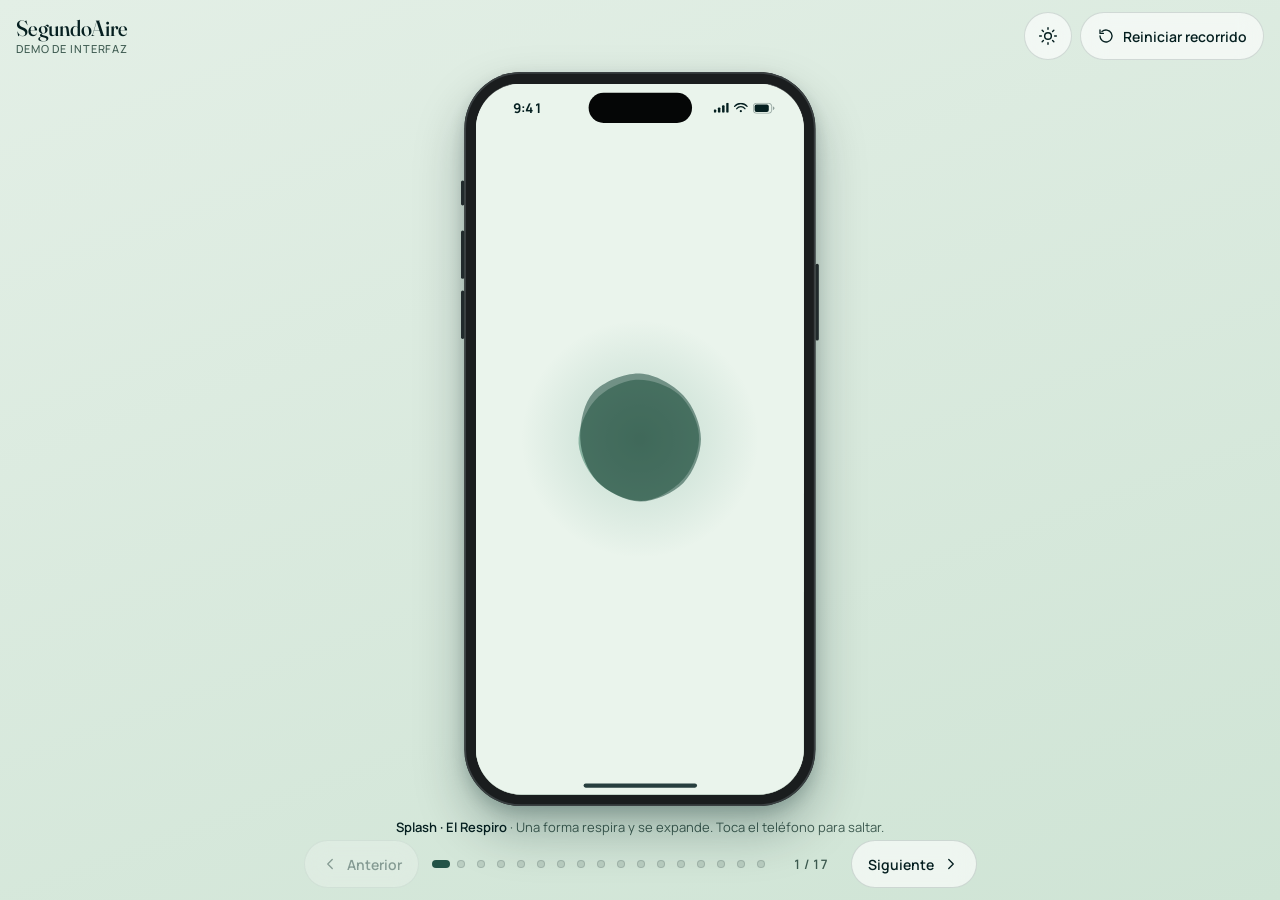
==== commit c6fcb864: "feat(demo-web): login, permisos y selección de apps del setup El login queda oculto hasta su turno: " ====
--- a/demo-web/index.html
+++ b/demo-web/index.html
@@ -4,7 +4,7 @@
   <meta charset="utf-8">
   <meta name="viewport" content="width=device-width, initial-scale=1, viewport-fit=cover">
   <title>SegundoAire · Demo de interfaz</title>
-  <meta name="description" content="Maqueta navegable del diseño de SegundoAire: splash El Respiro y onboarding del árbol.">
+  <meta name="description" content="Maqueta navegable del diseño de SegundoAire: splash El Respiro, onboarding del árbol, cuenta y selección de apps.">
 
   <link rel="icon" href="data:,">
   <link rel="preconnect" href="https://fonts.googleapis.com">
@@ -14,6 +14,7 @@
   <link rel="stylesheet" href="css/tokens.css">
   <link rel="stylesheet" href="css/phone.css">
   <link rel="stylesheet" href="css/screens.css">
+  <link rel="stylesheet" href="css/screens-setup.css">
 </head>
 <body>
   <div class="demo">
@@ -86,6 +87,8 @@
   <script src="js/screens/onboarding-data.js"></script>
   <script src="js/screens/onboarding-tree.js"></script>
   <script src="js/screens/onboarding.js"></script>
+  <script src="js/screens/login.js"></script>
+  <script src="js/screens/setup.js"></script>
   <script src="js/app.js"></script>
 </body>
 </html>
--- a/demo-web/css/tokens.css
+++ b/demo-web/css/tokens.css
@@ -79,6 +79,27 @@
   --sun-2: rgba(255, 255, 255, 0.45);
   --tile: rgba(35, 83, 71, 0.12);
 
+  /* Status (Color.kt) */
+  --error: #9B2C22;
+  --error-container: #F3D6D0;
+  --success: #1F6B3A;
+  --success-container: #CDEBD3;
+  --warning: #7A4F00;
+  --warning-container: #F2E2BE;
+
+  /* App icon placeholders (app1..app5) */
+  --app-1: #C98B6B;
+  --app-2: #6B8FC9;
+  --app-3: #B58BC9;
+  --app-4: #C9B26B;
+  --app-5: #6BC9B5;
+
+  /* Provider logo colors: the Director's exception for the login buttons (same in both themes) */
+  --logo-google-red: #EA4335;
+  --logo-google-blue: #4285F4;
+  --logo-google-yellow: #FBBC05;
+  --logo-google-green: #34A853;
+
   /* Glass shadows (Glass.kt) */
   --shadow-glass-1: 0 1px 2px rgba(5, 31, 32, 0.06);
   --shadow-glass-2: 0 2px 6px rgba(5, 31, 32, 0.06), 0 8px 24px rgba(5, 31, 32, 0.08);
@@ -115,6 +136,8 @@
   --motion-ease-out: cubic-bezier(0, 0, 0.58, 1);
   --motion-settle-easing: cubic-bezier(0.3, 1.06, 0.5, 1);
   --motion-rise-easing: cubic-bezier(0.22, 1, 0.36, 1);
+  --motion-step-easing: cubic-bezier(0.22, 1, 0.36, 1);
+  --motion-toggle-easing: cubic-bezier(0.34, 1.56, 0.64, 1);
   --motion-curtain-easing: cubic-bezier(0.7, 0, 0.2, 1);
   --motion-count-easing: cubic-bezier(0.33, 1, 0.68, 1);
   --motion-gust-easing: cubic-bezier(0.3, 0.1, 0.4, 1);
@@ -147,6 +170,8 @@
   --motion-fade-slow-duration: max(var(--motion-min), calc(900ms * var(--motion-scale)));
   --motion-curtain-duration: max(var(--motion-min), calc(900ms * var(--motion-scale)));
   --motion-dot-duration: max(var(--motion-min), calc(400ms * var(--motion-scale)));
+  --motion-step-duration: max(var(--motion-min), calc(400ms * var(--motion-scale)));
+  --motion-toggle-duration: max(var(--motion-min), calc(480ms * var(--motion-scale)));
   --motion-fade-wilt-duration: max(var(--motion-min), calc(700ms * var(--motion-scale)));
   --motion-stagger: calc(60ms * var(--motion-scale));
   --motion-stagger-base: calc(80ms * var(--motion-scale));
@@ -155,6 +180,7 @@
   --motion-late-good-delay: calc(2600ms * var(--motion-scale));
   --motion-plan-row-delay: calc(200ms * var(--motion-scale));
   --motion-stagger-row: calc(90ms * var(--motion-scale));
+  --motion-done-delay: calc(700ms * var(--motion-scale));
   --motion-count-duration: max(var(--motion-min), calc(1800ms * var(--motion-scale)));
   --motion-count-good-duration: max(var(--motion-min), calc(1200ms * var(--motion-scale)));
   --motion-count-good-delay: calc(2700ms * var(--motion-scale));
@@ -242,6 +268,17 @@
     --sun-1: rgba(134, 224, 207, 0.10);
     --sun-2: rgba(134, 224, 207, 0.07);
     --tile: rgba(134, 224, 207, 0.14);
+    --error: #F2A497;
+    --error-container: #3A1D1A;
+    --success: #A6D99A;
+    --success-container: #1C3320;
+    --warning: #E6C47E;
+    --warning-container: #33290F;
+    --app-1: #B07A5F;
+    --app-2: #5F7DB0;
+    --app-3: #9C7AB0;
+    --app-4: #B09B5F;
+    --app-5: #5FB09E;
     --shadow-glass-1: 0 1px 2px rgba(0, 0, 0, 0.20);
     --shadow-glass-2: 0 2px 6px rgba(0, 0, 0, 0.22), 0 8px 24px rgba(0, 0, 0, 0.28);
     --blob-blend: screen;
@@ -298,6 +335,17 @@
   --sun-1: rgba(134, 224, 207, 0.10);
   --sun-2: rgba(134, 224, 207, 0.07);
   --tile: rgba(134, 224, 207, 0.14);
+  --error: #F2A497;
+  --error-container: #3A1D1A;
+  --success: #A6D99A;
+  --success-container: #1C3320;
+  --warning: #E6C47E;
+  --warning-container: #33290F;
+  --app-1: #B07A5F;
+  --app-2: #5F7DB0;
+  --app-3: #9C7AB0;
+  --app-4: #B09B5F;
+  --app-5: #5FB09E;
   --shadow-glass-1: 0 1px 2px rgba(0, 0, 0, 0.20);
   --shadow-glass-2: 0 2px 6px rgba(0, 0, 0, 0.22), 0 8px 24px rgba(0, 0, 0, 0.28);
   --blob-blend: screen;
--- a/demo-web/css/screens.css
+++ b/demo-web/css/screens.css
@@ -575,36 +575,10 @@
 .ob-hold-fill { position: absolute; left: 0; top: 0; bottom: 0; width: 0; background: var(--glow); }
 .ob-hold-label { position: relative; }
 
-/* Curtain ("Continuará") */
-.ob-curtain {
-  position: absolute;
-  inset: 0;
-  z-index: 20;
-  overflow: hidden;
-  background: var(--secondary-deep);
-  color: var(--on-secondary);
-  opacity: var(--curtain-hidden-opacity);
-  transform: translateY(calc(-100% * var(--layer-shift)));
-  pointer-events: none;
-  transition: transform var(--motion-curtain-duration) var(--motion-curtain-easing),
-    opacity var(--motion-fade-duration) var(--motion-ease);
-}
-.ob-curtain.is-covered { opacity: 1; transform: none; pointer-events: auto; }
-.ob-curtain-brand { position: absolute; left: 24px; top: 84px; }
+/* Curtain pieces shared by the account scenes (login.js) and the closing screen (setup.js) */
 .ob-wordmark { font-family: var(--font-serif); font-size: 30px; font-weight: 500; letter-spacing: -0.01em; }
 .ob-tagline { margin-top: 4px; font-size: 14px; opacity: 0.78; }
-.ob-done {
-  position: absolute;
-  left: 24px;
-  right: 24px;
-  top: 270px;
-  text-align: center;
-  opacity: 0;
-  transform: translateY(calc(12px * var(--layer-shift)));
-  transition: opacity var(--motion-calm-duration) var(--motion-ease), transform var(--motion-calm-duration) var(--motion-ease);
-}
-.ob-curtain.is-covered .ob-done { opacity: 1; transform: none; transition-delay: calc(700ms * var(--motion-scale)); }
-.ob-curtain-tree { display: block; margin: 0 auto 20px; }
+.ob-curtain-tree { display: block; }
 .ct-trunk { fill: none; stroke: var(--mint); stroke-opacity: 0.6; stroke-width: 5; stroke-linecap: round; }
 .ct-a { fill: var(--mint); fill-opacity: 0.32; }
 .ct-b { fill: var(--leaf); fill-opacity: 0.45; }
--- a/demo-web/css/screens-setup.css
+++ b/demo-web/css/screens-setup.css
@@ -0,0 +1,490 @@
+/*
+ * Onboarding permissions, account scene (login.js) and setup scene (setup.js).
+ * Colors come only from tokens.css; motion only from the --motion-* variables.
+ * Coordinates inside .ob-frame follow the 390 x 844 design frame, like the Android app.
+ */
+
+[hidden] { display: none !important; }
+
+/* ---------- Shared: light surface, scaffold type and form controls ---------- */
+
+.sa-surface {
+  background:
+    radial-gradient(circle 236px at 90% 25%, color-mix(in srgb, var(--surface-glass) 35%, transparent), transparent),
+    radial-gradient(circle 177px at 5% 75%, color-mix(in srgb, var(--surface-glass) 35%, transparent), transparent),
+    var(--background);
+  color: var(--on-background);
+  font-family: var(--font-sans);
+}
+
+.ac, .su { position: absolute; inset: 0; overflow: hidden; }
+
+.sa-title {
+  margin: 0;
+  font-size: 26px;
+  line-height: 32px;
+  font-weight: 600;
+  letter-spacing: -0.01em;
+  color: var(--on-background);
+}
+.sa-sub { margin: 8px 0 0; font-size: 14px; line-height: 20px; color: var(--on-background-muted); }
+.sa-form { margin-top: 32px; display: flex; flex-direction: column; gap: 16px; }
+.sa-links { display: flex; flex-direction: column; align-items: center; }
+
+.sa-field { display: flex; flex-direction: column; gap: 8px; }
+.sa-input-wrap { position: relative; }
+.sa-input-wrap.has-eye .ob-input { padding-right: 48px; }
+.sa-field .ob-input:focus { outline: none; border-color: var(--focus-ring); box-shadow: 0 0 0 1px var(--focus-ring); }
+.sa-support { margin: 0; font-size: 14px; line-height: 20px; color: var(--on-background-muted); }
+
+.sa-eye {
+  position: absolute;
+  top: 3px;
+  right: 0;
+  display: flex;
+  align-items: center;
+  justify-content: center;
+  width: 48px;
+  height: 48px;
+  padding: 0;
+  border: 0;
+  border-radius: var(--radius-full);
+  background: transparent;
+  color: var(--on-background);
+  cursor: pointer;
+}
+.sa-eye:hover { background: var(--state-layer); }
+
+.sa-text-btn {
+  min-height: 48px;
+  padding: 0 16px;
+  border: 0;
+  border-radius: var(--radius-full);
+  background: transparent;
+  color: var(--primary);
+  font-family: inherit;
+  font-size: 15px;
+  font-weight: 600;
+  letter-spacing: 0.01em;
+  cursor: pointer;
+  transition: background-color var(--motion-fade-duration) var(--motion-ease),
+    transform var(--motion-press-duration) var(--motion-press-easing);
+}
+.sa-text-btn:hover { background: var(--state-layer); }
+.sa-text-btn:active { transform: scale(0.95); }
+.sa-text-btn:disabled { color: var(--disabled-content); cursor: default; transform: none; }
+
+.sa-back {
+  position: absolute;
+  top: 0;
+  left: 8px;
+  z-index: 3;
+  display: flex;
+  align-items: center;
+  justify-content: center;
+  width: 48px;
+  height: 48px;
+  padding: 0;
+  border: 0;
+  border-radius: var(--radius-full);
+  background: transparent;
+  color: var(--on-background);
+  cursor: pointer;
+  opacity: 0;
+  transition: opacity var(--motion-fade-duration) var(--motion-ease), background-color var(--motion-fade-duration) var(--motion-ease);
+}
+.sa-back:hover { background: var(--state-layer); }
+
+.sa-eye:focus-visible, .sa-text-btn:focus-visible, .sa-back:focus-visible, .ac-create:focus-visible,
+.ac-prov:focus-visible, .su-row:focus-visible, .ob-perm-act:focus-visible {
+  outline: 2px solid var(--focus-ring);
+  outline-offset: 2px;
+}
+
+/* Decorative switch (AppToggleRow): 52 x 32 track, thumb 16 dp off / 24 dp on */
+.sa-toggle {
+  position: relative;
+  flex: none;
+  width: 52px;
+  height: 32px;
+  border-radius: var(--radius-full);
+  background: var(--outline-variant);
+  box-shadow: inset 0 0 0 2px var(--on-background-muted);
+  transition: background-color var(--motion-toggle-duration) var(--motion-toggle-easing),
+    box-shadow var(--motion-toggle-duration) var(--motion-toggle-easing);
+}
+.sa-toggle-thumb {
+  position: absolute;
+  top: 50%;
+  left: 8px;
+  width: 16px;
+  height: 16px;
+  margin-top: -8px;
+  border-radius: 50%;
+  background: var(--on-background-muted);
+  transition: left var(--motion-toggle-duration) var(--motion-toggle-easing),
+    width var(--motion-toggle-duration) var(--motion-toggle-easing),
+    height var(--motion-toggle-duration) var(--motion-toggle-easing),
+    margin-top var(--motion-toggle-duration) var(--motion-toggle-easing),
+    background-color var(--motion-toggle-duration) var(--motion-toggle-easing);
+}
+[aria-checked="true"] > .sa-toggle { background: var(--primary); box-shadow: inset 0 0 0 0 transparent; }
+[aria-checked="true"] > .sa-toggle .sa-toggle-thumb {
+  left: 24px;
+  width: 24px;
+  height: 24px;
+  margin-top: -12px;
+  background: var(--on-primary);
+}
+
+/* ---------- Onboarding step 9: permissions ---------- */
+
+.ob-perms { position: absolute; left: 16px; right: 16px; top: 262px; display: flex; flex-direction: column; gap: 8px; }
+
+.ob-perm {
+  display: flex;
+  align-items: center;
+  gap: 12px;
+  padding: 14px 14px 14px 16px;
+  border-radius: var(--radius-md);
+}
+
+.ob-perm-tile {
+  position: relative;
+  display: flex;
+  flex: none;
+  align-items: center;
+  justify-content: center;
+  width: 40px;
+  height: 40px;
+  border-radius: var(--radius-sm);
+  background: var(--warning-container);
+  color: var(--warning);
+  transition: background-color var(--motion-fade-med-duration) var(--motion-ease), color var(--motion-fade-med-duration) var(--motion-ease);
+}
+.ob-perm-tile.is-pop { animation: ob-pop var(--motion-bloom-pop-duration) var(--motion-bloom-easing); }
+.ob-perm-ico { position: absolute; inset: 0; display: flex; align-items: center; justify-content: center; transition: opacity var(--motion-fade-duration) var(--motion-ease); }
+.ob-perm-ico--ok { opacity: 0; }
+.ob-perm[data-on="true"] .ob-perm-tile { background: var(--success-container); color: var(--success); }
+.ob-perm[data-on="true"] .ob-perm-ico--todo { opacity: 0; }
+.ob-perm[data-on="true"] .ob-perm-ico--ok { opacity: 1; }
+
+.ob-perm-text { display: flex; flex: 1; flex-direction: column; min-width: 0; }
+.ob-perm-title { font-size: 15px; line-height: 22px; font-weight: 600; color: var(--on-background); }
+.ob-perm-desc { font-size: 13px; line-height: 18px; color: var(--on-background-muted); }
+
+/* Small button: 40 px pill inside a 48 px touch target */
+.ob-perm-act {
+  display: flex;
+  align-items: center;
+  justify-content: center;
+  min-width: 48px;
+  min-height: 48px;
+  padding: 0;
+  border: 0;
+  background: transparent;
+  cursor: pointer;
+  transition: transform var(--motion-press-duration) var(--motion-press-easing);
+}
+.ob-perm-act span {
+  display: flex;
+  align-items: center;
+  height: 40px;
+  padding: 0 16px;
+  border-radius: var(--radius-full);
+  background: var(--primary);
+  color: var(--on-primary);
+  font-size: 13px;
+  font-weight: 600;
+  letter-spacing: 0.01em;
+}
+.ob-perm-act:hover span { background: var(--primary-hover); }
+.ob-perm-act:active { transform: scale(0.95); }
+.ob-perm-ok { padding-right: 6px; font-size: 13px; font-weight: 600; color: var(--success); }
+.ob-perm[data-on="true"] .ob-perm-act, .ob-perm:not([data-on="true"]) .ob-perm-ok { display: none; }
+
+/* ---------- Account scene: login on the curtain, email branch, closing ---------- */
+
+.ac { --rest-h: calc(var(--safe-top) + 270px * 0.92); }
+
+.ac-curtain {
+  position: absolute;
+  top: 0;
+  left: 0;
+  right: 0;
+  z-index: 0;
+  height: 0;
+  opacity: var(--curtain-hidden-opacity);
+  transition: height var(--motion-curtain-duration) var(--motion-curtain-easing),
+    opacity var(--motion-fade-duration) var(--motion-ease);
+}
+.ac-curtain-fill { position: absolute; inset: 0; background: var(--secondary-deep); }
+.ac-curve {
+  position: absolute;
+  left: 0;
+  top: calc(100% - 1px);
+  display: block;
+  width: 100%;
+  height: calc(70px * 0.92);
+  fill: var(--secondary-deep);
+  opacity: 0;
+  transition: opacity var(--motion-fade-duration) var(--motion-ease);
+}
+.ac[data-state="cover"] .ac-curtain { height: 100%; opacity: 1; }
+.ac[data-state="rest"] .ac-curtain { height: var(--rest-h); opacity: 1; }
+.ac[data-state="rest"] .ac-curve { opacity: 1; }
+
+.ac-frame { z-index: 1; }
+
+.ac-brand {
+  position: absolute;
+  left: 24px;
+  top: 72px;
+  color: var(--on-secondary);
+  opacity: 0;
+  transition: opacity var(--motion-fade-med-duration) var(--motion-ease);
+}
+.ac[data-state="cover"] .ac-brand, .ac[data-state="rest"] .ac-brand { opacity: 1; }
+
+.ac-tree {
+  position: absolute;
+  left: 192px;
+  top: 70px;
+  opacity: 0;
+  transform: translateY(calc(530px * var(--layer-shift)));
+  transition: transform var(--motion-curtain-duration) var(--motion-curtain-easing),
+    opacity var(--motion-fade-med-duration) var(--motion-ease);
+}
+.ac[data-state="rest"] .ac-tree { opacity: 1; transform: none; }
+
+/* Views: Motion.step is a 24 px shift plus a fade */
+.ac-view {
+  position: absolute;
+  inset: 0;
+  visibility: hidden;
+  opacity: 0;
+  pointer-events: none;
+  transform: translateX(calc(24px * var(--layer-shift)));
+  transition: opacity var(--motion-step-duration) var(--motion-step-easing),
+    transform var(--motion-step-duration) var(--motion-step-easing),
+    visibility 0s linear var(--motion-step-duration);
+}
+.ac[data-view="login"] .ac-view--login,
+.ac[data-view="email"] .ac-view--email,
+.ac[data-view="forgot"] .ac-view--forgot,
+.ac[data-view="sent"] .ac-view--sent {
+  visibility: visible;
+  opacity: 1;
+  pointer-events: auto;
+  transform: none;
+  transition-delay: 0s;
+}
+.scene--account[data-off] .ac-view { visibility: hidden !important; }
+.sa-view { padding: 72px 16px 0; }
+
+/* Login (LoginContent): offsets are the Compose ones */
+.ac-head { position: absolute; left: 24px; top: 340px; width: 342px; }
+.ac-title {
+  margin: 0;
+  font-family: var(--font-serif);
+  font-size: 30px;
+  line-height: 36px;
+  font-weight: 500;
+  letter-spacing: -0.015em;
+  font-variation-settings: "opsz" 96;
+  color: var(--on-background);
+}
+.ac-title em { font-style: italic; font-weight: 400; color: var(--accent); }
+.ac-sub { margin-top: 6px; }
+.ac-fields { position: absolute; left: 16px; top: 430px; width: 358px; display: flex; flex-direction: column; gap: 8px; }
+
+.ac-create-wrap { position: absolute; left: 0; right: 0; top: 610px; display: flex; justify-content: center; }
+.ac-create {
+  position: relative;
+  width: 358px;
+  height: 52px;
+  padding: 0;
+  overflow: hidden;
+  border: 0;
+  border-radius: var(--radius-full);
+  background: var(--primary);
+  color: var(--on-primary);
+  font-family: inherit;
+  font-size: 15px;
+  font-weight: 600;
+  letter-spacing: 0.01em;
+  cursor: pointer;
+  transition: width var(--motion-bloom-option-duration) var(--motion-bloom-easing),
+    transform var(--motion-press-duration) var(--motion-press-easing),
+    background-color var(--motion-fade-duration) var(--motion-ease);
+}
+.ac-create:hover { background: var(--primary-hover); }
+.ac-create:active { transform: scale(0.95); background: var(--primary-pressed); }
+.ac-create:disabled { background: var(--primary); color: var(--on-primary); cursor: default; transform: none; }
+.ac-create-label { white-space: nowrap; transition: opacity var(--motion-fade-duration) var(--motion-ease); }
+.ac-seed {
+  position: absolute;
+  left: 50%;
+  top: 50%;
+  margin: -11px 0 0 -11px;
+  fill: var(--on-primary);
+  opacity: 0;
+  transition: opacity var(--motion-fade-duration) var(--motion-ease);
+}
+.ac-seed-low { fill-opacity: 0.5; }
+.ac[data-busy="true"] .ac-create { width: 52px; }
+.ac[data-busy="true"] .ac-create-label { opacity: 0; }
+.ac[data-busy="true"] .ac-seed { opacity: 1; animation: ac-spin var(--motion-spin-duration) linear infinite; }
+
+.ac-providers { position: absolute; left: 0; right: 0; top: 700px; display: flex; justify-content: center; gap: 16px; }
+.ac-prov {
+  display: flex;
+  align-items: center;
+  justify-content: center;
+  width: 48px;
+  height: 48px;
+  padding: 0;
+  border: 1px solid var(--outline-variant);
+  border-radius: var(--radius-full);
+  background: var(--glass-2);
+  backdrop-filter: blur(20px);
+  -webkit-backdrop-filter: blur(20px);
+  box-shadow: var(--shadow-glass-1);
+  color: var(--on-background);
+  cursor: pointer;
+  transition: transform var(--motion-press-duration) var(--motion-press-easing);
+}
+.ac-prov--mail { color: var(--primary); }
+.ac-prov:hover { background: var(--glass-3); }
+.ac-prov:active { transform: scale(0.95); }
+.ac-prov:disabled { opacity: 0.6; cursor: default; transform: none; }
+.lg-red { fill: var(--logo-google-red); }
+.lg-blue { fill: var(--logo-google-blue); }
+.lg-yellow { fill: var(--logo-google-yellow); }
+.lg-green { fill: var(--logo-google-green); }
+
+.ac-guest { position: absolute; left: 0; right: 0; top: 770px; display: flex; justify-content: center; }
+.ac-guest .sa-text-btn { width: 200px; }
+
+/* Closing: the curtain covers everything again ("Todo listo") */
+.ac-done {
+  position: absolute;
+  left: 24px;
+  top: 300px;
+  width: 342px;
+  text-align: center;
+  color: var(--on-secondary);
+  opacity: 0;
+  pointer-events: none;
+  transform: translateY(calc(12px * var(--layer-shift)));
+  transition: opacity var(--motion-calm-duration) var(--motion-ease), transform var(--motion-calm-duration) var(--motion-ease);
+}
+.ac-done em { font-style: italic; font-weight: 400; }
+.ac[data-view="none"] .ac-done {
+  opacity: 1;
+  pointer-events: auto;
+  transform: none;
+  transition-delay: var(--motion-done-delay);
+}
+
+/* ---------- Setup scene: app selection and the provisional ending ---------- */
+
+.su-apps { position: absolute; inset: 0; }
+.su-apps.is-entering { animation: ob-enter var(--motion-rise-duration) var(--motion-rise-easing) backwards; }
+
+.su-body { position: absolute; left: 16px; right: 16px; top: 72px; bottom: 112px; display: flex; flex-direction: column; min-height: 0; }
+.su-search { margin-top: 32px; }
+.su-count { margin: 16px 0 8px; font-size: 12px; line-height: 16px; font-weight: 600; letter-spacing: 0.02em; color: var(--on-background-muted); }
+
+.su-list {
+  display: flex;
+  flex: 1;
+  flex-direction: column;
+  gap: 8px;
+  min-height: 0;
+  padding: 0 0 8px;
+  overflow-y: auto;
+  scrollbar-width: none;
+}
+.su-list::-webkit-scrollbar { display: none; }
+
+.su-section { margin: 12px 0 0; flex: none; font-size: 16px; line-height: 24px; font-weight: 600; color: var(--on-background); }
+.su-section:first-child { margin-top: 0; }
+
+.su-row {
+  display: flex;
+  flex: none;
+  align-items: center;
+  gap: 12px;
+  width: 100%;
+  min-height: 72px;
+  padding: 12px 16px;
+  border: 1px solid var(--glass-edge-hi);
+  border-radius: var(--radius-md);
+  background: var(--glass-1);
+  box-shadow: var(--shadow-glass-1);
+  backdrop-filter: blur(12px);
+  -webkit-backdrop-filter: blur(12px);
+  color: var(--on-background);
+  font-family: inherit;
+  text-align: left;
+  cursor: pointer;
+  transition: background-color var(--motion-fade-duration) var(--motion-ease);
+}
+.su-row:hover { background-image: linear-gradient(var(--state-layer), var(--state-layer)); }
+.su-name { flex: 1; font-size: 16px; line-height: 24px; font-weight: 600; letter-spacing: 0.005em; }
+
+/* Generic app icon (AppIconPlaceholder): a shape in the page color over app1..app5 */
+.su-icon { position: relative; flex: none; width: 48px; height: 48px; border-radius: var(--radius-sm); background: var(--app-1); }
+.su-icon::before { content: ""; position: absolute; background: var(--background); }
+.su-icon[data-slot="1"] { background: var(--app-2); }
+.su-icon[data-slot="2"] { background: var(--app-3); }
+.su-icon[data-slot="3"] { background: var(--app-4); }
+.su-icon[data-slot="4"] { background: var(--app-5); }
+.su-icon[data-slot="0"]::before { left: 12px; top: 12px; width: 24px; height: 24px; border-radius: 50%; }
+.su-icon[data-slot="1"]::before { left: 12px; top: 12px; width: 24px; height: 24px; border-radius: 4px; }
+.su-icon[data-slot="2"]::before { left: 9px; top: 9px; box-sizing: border-box; width: 30px; height: 30px; border-radius: 50%; border: 6px solid var(--background); background: transparent; }
+.su-icon[data-slot="3"]::before { left: 9px; top: 18px; width: 30px; height: 12px; border-radius: 6px; }
+.su-icon[data-slot="4"]::before { left: 9.6px; top: 18px; width: 12px; height: 12px; border-radius: 50%; }
+.su-icon[data-slot="4"]::after { content: ""; position: absolute; left: 26.4px; top: 18px; width: 12px; height: 12px; border-radius: 50%; background: var(--background); }
+
+.su-empty { margin: auto; padding: 24px; text-align: center; }
+.su-empty-title { margin: 0; font-size: 16px; line-height: 24px; font-weight: 600; }
+.su-empty-msg { margin: 4px 0 0; font-size: 14px; line-height: 20px; color: var(--on-background-muted); }
+
+.su-end {
+  position: absolute;
+  inset: 0;
+  z-index: 5;
+  overflow: hidden;
+  background: var(--secondary-deep);
+  color: var(--on-secondary);
+  opacity: var(--curtain-hidden-opacity);
+  pointer-events: none;
+  transform: translateY(calc(-100% * var(--layer-shift)));
+  transition: transform var(--motion-curtain-duration) var(--motion-curtain-easing),
+    opacity var(--motion-fade-duration) var(--motion-ease);
+}
+.su[data-end="true"] .su-end { opacity: 1; pointer-events: auto; transform: none; }
+.su-end-brand { position: absolute; left: 24px; top: 72px; }
+.su-end-body {
+  position: absolute;
+  left: 24px;
+  right: 24px;
+  top: 250px;
+  text-align: center;
+  opacity: 0;
+  transform: translateY(calc(12px * var(--layer-shift)));
+  transition: opacity var(--motion-calm-duration) var(--motion-ease), transform var(--motion-calm-duration) var(--motion-ease);
+}
+.su-end-tree { margin: 0 auto 20px; }
+.su[data-end="true"] .su-end-body { opacity: 1; transform: none; transition-delay: var(--motion-done-delay); }
+
+/* ---------- Keyframes and reduced motion ---------- */
+
+@keyframes ac-spin { to { transform: rotate(360deg); } }
+
+@media (prefers-reduced-motion: reduce) {
+  .ac[data-busy="true"] .ac-seed { animation: none; }
+  .ob-perm-act:active, .ac-create:active, .ac-prov:active, .sa-text-btn:active { transform: none; }
+}
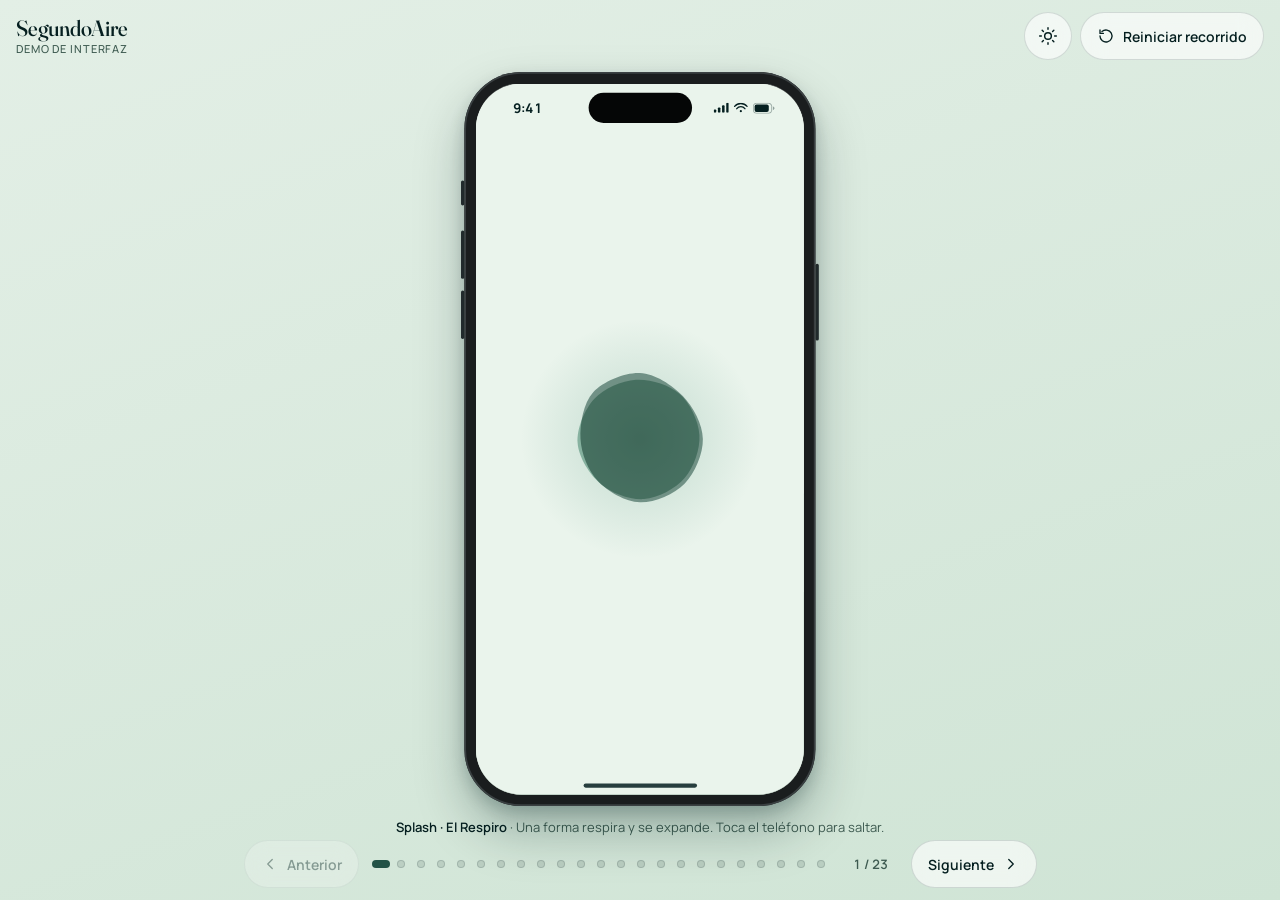
==== commit c9c672d7: "feat(demo-web): dashboard con Panel, Bloques, Progreso, Perfil y GlassWall Reemplaza el telón final " ====
--- a/demo-web/index.html
+++ b/demo-web/index.html
@@ -4,7 +4,7 @@
   <meta charset="utf-8">
   <meta name="viewport" content="width=device-width, initial-scale=1, viewport-fit=cover">
   <title>SegundoAire · Demo de interfaz</title>
-  <meta name="description" content="Maqueta navegable del diseño de SegundoAire: splash El Respiro, onboarding del árbol, cuenta y selección de apps.">
+  <meta name="description" content="Maqueta navegable del diseño de SegundoAire: splash El Respiro, onboarding del árbol, cuenta, selección de apps, panel principal y GlassWall.">
 
   <link rel="icon" href="data:,">
   <link rel="preconnect" href="https://fonts.googleapis.com">
@@ -15,6 +15,7 @@
   <link rel="stylesheet" href="css/phone.css">
   <link rel="stylesheet" href="css/screens.css">
   <link rel="stylesheet" href="css/screens-setup.css">
+  <link rel="stylesheet" href="css/screens-main.css">
 </head>
 <body>
   <div class="demo">
@@ -89,6 +90,13 @@
   <script src="js/screens/onboarding.js"></script>
   <script src="js/screens/login.js"></script>
   <script src="js/screens/setup.js"></script>
+  <script src="js/screens/main.js"></script>
+  <script src="js/screens/main-panel.js"></script>
+  <script src="js/screens/main-blocks.js"></script>
+  <script src="js/screens/main-focus.js"></script>
+  <script src="js/screens/main-progress.js"></script>
+  <script src="js/screens/main-profile.js"></script>
+  <script src="js/screens/glasswall.js"></script>
   <script src="js/app.js"></script>
 </body>
 </html>
--- a/demo-web/css/tokens.css
+++ b/demo-web/css/tokens.css
@@ -78,6 +78,43 @@
   --sun-1: rgba(255, 255, 255, 0.55);
   --sun-2: rgba(255, 255, 255, 0.45);
   --tile: rgba(35, 83, 71, 0.12);
+
+  /* Main app (DESIGN_SYSTEM.md section 3.4) */
+  --trunk: #235347;
+  --petal: #F4FBF5;
+  --wood: rgba(142, 182, 155, 0.35);
+  --ai-card: rgba(240, 250, 242, 0.92);
+  --accent-soft: rgba(46, 125, 99, 0.14);
+  --hero-sky-morning: rgba(255, 200, 150, 0.40);
+  --hero-sky-day: rgba(255, 246, 190, 0.45);
+  --hero-sky-evening: rgba(244, 160, 110, 0.42);
+  --hero-sky-night: rgba(13, 31, 35, 0.22);
+  --shadow-glass-3: 0 4px 12px rgba(5, 31, 32, 0.08), 0 16px 48px rgba(5, 31, 32, 0.14);
+
+  /* GlassWall (translucent here so the blur of the blocked app reads in the mock-up) */
+  --wall-scrim: rgba(218, 241, 222, 0.78);
+  --wall-on: #051F20;
+  --wall-muted: #2C5649;
+  --wall-trunk: #235347;
+  --wall-leaf: #2E7D63;
+  --wall-btn: #235347;
+  --wall-btn-on: #DAF1DE;
+  --wall-chip: rgba(5, 31, 32, 0.08);
+  --wall-chip-edge: rgba(255, 255, 255, 0.70);
+  --wall-winter: rgba(154, 168, 162, 0.60);
+
+  /* Focus mode (FocusColors): always dark, the same in both themes */
+  --focus-bg: #0B2B26;
+  --focus-text: #DAF1DE;
+  --focus-text-70: rgba(218, 241, 222, 0.70);
+  --focus-text-85: rgba(218, 241, 222, 0.85);
+  --focus-track: rgba(218, 241, 222, 0.12);
+  --focus-progress: #708792;
+  --focus-tip: #86E0CF;
+  --focus-tip-halo: rgba(134, 224, 207, 0.25);
+  --focus-btn: #2D4A53;
+  --focus-tree-1: #8EB69B;
+  --focus-tree-2: #2E7D63;
 
   /* Status (Color.kt) */
   --error: #9B2C22;
@@ -189,6 +226,25 @@
   --motion-hold-release-duration: 300ms;
   --motion-commit-duration: 1600ms;
   --motion-gust-duration: 2800ms;
+
+  /* Main app: bottom bar, coach, focus mode, toast and GlassWall (Motion.kt / Motion.Wall*) */
+  --motion-nav-indicator-duration: max(var(--motion-min), calc(520ms * var(--motion-scale)));
+  --motion-nav-indicator-easing: cubic-bezier(0.3, 1.2, 0.5, 1);
+  --motion-focus-duration: max(var(--motion-min), calc(600ms * var(--motion-scale)));
+  --motion-toast-duration: 2600ms;
+  --motion-think-spin-duration: 2400ms;
+  --motion-think-dot-duration: 1000ms;
+  --motion-skeleton-duration: 1400ms;
+  --motion-wall-scrim-duration: max(var(--motion-min), calc(600ms * var(--motion-scale)));
+  --motion-wall-content-delay: calc(320ms * var(--motion-scale));
+  --motion-wall-canopy-duration: max(var(--motion-min), calc(800ms * var(--motion-scale)));
+  --motion-wall-leave-duration: max(var(--motion-min), calc(450ms * var(--motion-scale)));
+  --motion-wall-fall-duration: max(var(--motion-min), calc(1600ms * var(--motion-scale)));
+  --motion-wall-fall-easing: cubic-bezier(0.3, 0.1, 0.3, 1);
+  --motion-wall-rise-duration: max(var(--motion-min), calc(1000ms * var(--motion-scale)));
+  --motion-wall-rise-easing: cubic-bezier(0.5, 0, 0.2, 1);
+  --motion-wall-breath-duration: 8000ms;
+  --motion-wall-stem-duration: 1000ms;
 
   /* Looping motion (disabled when reduced) */
   --motion-sway-duration: 7000ms;
@@ -274,6 +330,26 @@
     --success-container: #1C3320;
     --warning: #E6C47E;
     --warning-container: #33290F;
+    --trunk: #5E7A84;
+    --petal: #DCE3E0;
+    --wood: rgba(19, 46, 53, 0.90);
+    --ai-card: #11282D;
+    --accent-soft: rgba(134, 224, 207, 0.14);
+    --hero-sky-morning: rgba(255, 200, 150, 0.12);
+    --hero-sky-day: rgba(255, 246, 190, 0.08);
+    --hero-sky-evening: rgba(244, 160, 110, 0.14);
+    --hero-sky-night: rgba(13, 31, 35, 0);
+    --shadow-glass-3: 0 4px 12px rgba(0, 0, 0, 0.28), 0 16px 48px rgba(0, 0, 0, 0.40);
+    --wall-scrim: rgba(4, 12, 14, 0.72);
+    --wall-on: #DCE3E0;
+    --wall-muted: #8C9297;
+    --wall-trunk: #5E7A84;
+    --wall-leaf: #86E0CF;
+    --wall-btn: #708792;
+    --wall-btn-on: #0D1F23;
+    --wall-chip: rgba(176, 180, 184, 0.14);
+    --wall-chip-edge: rgba(176, 180, 184, 0.18);
+    --wall-winter: rgba(58, 74, 80, 0.60);
     --app-1: #B07A5F;
     --app-2: #5F7DB0;
     --app-3: #9C7AB0;
@@ -341,6 +417,26 @@
   --success-container: #1C3320;
   --warning: #E6C47E;
   --warning-container: #33290F;
+  --trunk: #5E7A84;
+  --petal: #DCE3E0;
+  --wood: rgba(19, 46, 53, 0.90);
+  --ai-card: #11282D;
+  --accent-soft: rgba(134, 224, 207, 0.14);
+  --hero-sky-morning: rgba(255, 200, 150, 0.12);
+  --hero-sky-day: rgba(255, 246, 190, 0.08);
+  --hero-sky-evening: rgba(244, 160, 110, 0.14);
+  --hero-sky-night: rgba(13, 31, 35, 0);
+  --shadow-glass-3: 0 4px 12px rgba(0, 0, 0, 0.28), 0 16px 48px rgba(0, 0, 0, 0.40);
+  --wall-scrim: rgba(4, 12, 14, 0.72);
+  --wall-on: #DCE3E0;
+  --wall-muted: #8C9297;
+  --wall-trunk: #5E7A84;
+  --wall-leaf: #86E0CF;
+  --wall-btn: #708792;
+  --wall-btn-on: #0D1F23;
+  --wall-chip: rgba(176, 180, 184, 0.14);
+  --wall-chip-edge: rgba(176, 180, 184, 0.18);
+  --wall-winter: rgba(58, 74, 80, 0.60);
   --app-1: #B07A5F;
   --app-2: #5F7DB0;
   --app-3: #9C7AB0;
--- a/demo-web/css/screens-setup.css
+++ b/demo-web/css/screens-setup.css
@@ -387,7 +387,7 @@
   transition-delay: var(--motion-done-delay);
 }
 
-/* ---------- Setup scene: app selection and the provisional ending ---------- */
+/* ---------- Setup scene: app selection ---------- */
 
 .su-apps { position: absolute; inset: 0; }
 .su-apps.is-entering { animation: ob-enter var(--motion-rise-duration) var(--motion-rise-easing) backwards; }
@@ -452,34 +452,6 @@
 .su-empty-title { margin: 0; font-size: 16px; line-height: 24px; font-weight: 600; }
 .su-empty-msg { margin: 4px 0 0; font-size: 14px; line-height: 20px; color: var(--on-background-muted); }
 
-.su-end {
-  position: absolute;
-  inset: 0;
-  z-index: 5;
-  overflow: hidden;
-  background: var(--secondary-deep);
-  color: var(--on-secondary);
-  opacity: var(--curtain-hidden-opacity);
-  pointer-events: none;
-  transform: translateY(calc(-100% * var(--layer-shift)));
-  transition: transform var(--motion-curtain-duration) var(--motion-curtain-easing),
-    opacity var(--motion-fade-duration) var(--motion-ease);
-}
-.su[data-end="true"] .su-end { opacity: 1; pointer-events: auto; transform: none; }
-.su-end-brand { position: absolute; left: 24px; top: 72px; }
-.su-end-body {
-  position: absolute;
-  left: 24px;
-  right: 24px;
-  top: 250px;
-  text-align: center;
-  opacity: 0;
-  transform: translateY(calc(12px * var(--layer-shift)));
-  transition: opacity var(--motion-calm-duration) var(--motion-ease), transform var(--motion-calm-duration) var(--motion-ease);
-}
-.su-end-tree { margin: 0 auto 20px; }
-.su[data-end="true"] .su-end-body { opacity: 1; transform: none; transition-delay: var(--motion-done-delay); }
-
 /* ---------- Keyframes and reduced motion ---------- */
 
 @keyframes ac-spin { to { transform: rotate(360deg); } }
--- a/demo-web/css/screens-main.css
+++ b/demo-web/css/screens-main.css
@@ -0,0 +1,856 @@
+/*
+ * Main app scene (main*.js, main-focus.js, glasswall.js): tab shell and bottom bar, Panel, Bloques,
+ * Progreso, Perfil, focus mode, edit sheet and GlassWall.
+ * Colors come only from tokens.css; motion only from the --motion-* variables.
+ * Layout follows the 393 x 852 screen (status bar = --safe-top).
+ */
+
+/* ---------- Shell: pages, bottom bar, toast, overlays ---------- */
+
+.mn {
+  position: absolute;
+  inset: 0;
+  overflow: hidden;
+  font-family: var(--font-sans);
+}
+.mn.is-fresh { animation: mn-fade var(--motion-fade-med-duration) var(--motion-ease) backwards; }
+
+/* A child with an explicit visibility beats a hidden parent: nothing of this scene may show while it is off */
+.scene--main[data-off] * { visibility: hidden !important; }
+
+.mn-page {
+  position: absolute;
+  inset: 0;
+  visibility: hidden;
+  opacity: 0;
+  pointer-events: none;
+  transform: translateX(calc(24px * var(--layer-shift)));
+  transition: transform var(--motion-rise-duration) var(--motion-rise-easing),
+    opacity var(--motion-fade-duration) var(--motion-ease),
+    visibility 0s linear var(--motion-fade-duration);
+}
+.mn-page[data-pos="-1"] { transform: translateX(calc(-24px * var(--layer-shift))); }
+.mn-page[data-pos="0"] {
+  visibility: visible;
+  opacity: 1;
+  pointer-events: auto;
+  transform: none;
+  transition-delay: 0s;
+}
+.mn.is-instant .mn-page { transition: none; }
+
+.mn-scroll {
+  position: absolute;
+  inset: 0;
+  overflow-x: hidden;
+  overflow-y: auto;
+  padding: calc(var(--safe-top) + 4px) 0 128px;
+  scrollbar-width: none;
+}
+.mn-scroll::-webkit-scrollbar { display: none; }
+
+/* Cards rise in one after another each time a tab is shown */
+.mn-page.is-entering .mn-rise {
+  animation: mn-in var(--motion-rise-duration) var(--motion-rise-easing) backwards;
+  animation-delay: calc(var(--i, 0) * var(--motion-stagger-base));
+}
+
+.mn-serif { font-family: var(--font-serif); font-variation-settings: "opsz" 96; letter-spacing: -0.015em; }
+.mn-serif em { font-style: italic; font-weight: 400; color: var(--accent); }
+
+.mn-eyebrow { font-size: 11px; line-height: 16px; font-weight: 600; letter-spacing: 0.08em; text-transform: uppercase; color: var(--on-background-muted); }
+.mn-eyebrow--pad { padding: 24px 20px 8px; }
+
+.mn-head { padding: 0 20px; }
+.mn-title { margin: 4px 0 0; font-size: 30px; line-height: 36px; font-weight: 500; }
+.mn-name { margin: 0; font-size: 30px; line-height: 36px; font-weight: 500; }
+
+.mn-glass {
+  position: relative;
+  border: 1px solid var(--glass-edge-hi);
+  border-radius: var(--radius-lg);
+  background: var(--glass-2);
+  box-shadow: var(--shadow-glass-2);
+  backdrop-filter: blur(20px);
+  -webkit-backdrop-filter: blur(20px);
+}
+
+/* Chips (ChoiceChip): 48 px touch target */
+.mn-chip {
+  display: inline-flex;
+  align-items: center;
+  justify-content: center;
+  gap: 6px;
+  min-height: 48px;
+  padding: 0 16px;
+  border: 1px solid var(--glass-edge-hi);
+  border-radius: var(--radius-full);
+  background: var(--glass-2);
+  backdrop-filter: blur(12px);
+  -webkit-backdrop-filter: blur(12px);
+  color: var(--on-background);
+  font-family: inherit;
+  font-size: 13px;
+  font-weight: 600;
+  cursor: pointer;
+  transition: transform var(--motion-press-duration) var(--motion-press-easing),
+    background-color var(--motion-fade-duration) var(--motion-ease);
+}
+.mn-chip:hover { background: var(--glass-3); }
+.mn-chip:active { transform: scale(0.95); }
+.mn-chip--solid { border-color: transparent; background: var(--primary); color: var(--on-primary); }
+.mn-chip--solid:hover { background: var(--primary-hover); }
+.mn-chip--sm { min-width: 48px; padding: 0; }
+.mn-chip--icon { min-height: 48px; padding: 0 14px; }
+.mn-chip--static { min-height: 40px; padding: 0 14px; cursor: default; }
+.mn-chip--static:active { transform: none; }
+.mn-chip--dashed { border-style: dashed; }
+.mn-chips { display: flex; flex-wrap: wrap; gap: 8px; }
+.mn-chips--pad { padding: 0 16px; }
+
+.mn-btn {
+  height: 52px;
+  padding: 0 24px;
+  border: 0;
+  border-radius: var(--radius-full);
+  background: var(--primary);
+  color: var(--on-primary);
+  font-family: inherit;
+  font-size: 15px;
+  font-weight: 600;
+  letter-spacing: 0.01em;
+  cursor: pointer;
+  transition: transform var(--motion-press-duration) var(--motion-press-easing),
+    background-color var(--motion-fade-duration) var(--motion-ease);
+}
+.mn-btn:hover { background: var(--primary-hover); }
+.mn-btn:active { transform: scale(0.95); background: var(--primary-pressed); }
+
+.mn button:focus-visible { outline: 2px solid var(--focus-ring); outline-offset: 3px; }
+
+.mn-card-title { margin: 0; font-size: 17px; line-height: 24px; font-weight: 700; }
+.mn-card-sub { margin: 2px 0 0; font-size: 13px; line-height: 18px; color: var(--on-background-muted); }
+.mn-note {
+  display: inline-flex;
+  align-items: center;
+  height: 24px;
+  padding: 0 10px;
+  border: 1px solid var(--outline-variant);
+  border-radius: var(--radius-full);
+  font-size: 11px;
+  font-weight: 600;
+  letter-spacing: 0.02em;
+  color: var(--on-background-muted);
+}
+
+/* Toggle inside a switch button (AppToggleRow): the 52 x 32 track sits in a 48 px target */
+.mn-switch {
+  display: flex;
+  align-items: center;
+  justify-content: center;
+  flex: none;
+  min-width: 56px;
+  min-height: 48px;
+  padding: 0;
+  border: 0;
+  background: transparent;
+  cursor: pointer;
+}
+
+/* ---------- Bottom bar (BottomNavBar) ---------- */
+
+.mn-nav {
+  position: absolute;
+  left: 16px;
+  right: 16px;
+  bottom: 20px;
+  z-index: 5;
+  display: grid;
+  grid-template-columns: repeat(4, minmax(0, 1fr));
+  align-items: center;
+  height: 68px;
+  border: 1px solid var(--glass-edge-hi);
+  border-radius: var(--radius-xl);
+  box-shadow: var(--shadow-glass-3);
+}
+.mn-nav-ind {
+  position: absolute;
+  top: 6px;
+  left: calc(var(--tab, 0) * 25% + 12.5% - 32px);
+  width: 64px;
+  height: 32px;
+  border-radius: var(--radius-full);
+  background: var(--primary);
+  transition: left var(--motion-nav-indicator-duration) var(--motion-nav-indicator-easing);
+}
+.mn-navbtn {
+  position: relative;
+  display: flex;
+  flex-direction: column;
+  align-items: center;
+  justify-content: center;
+  gap: 2px;
+  height: 60px;
+  padding: 0;
+  border: 0;
+  background: transparent;
+  color: var(--on-background);
+  font-family: inherit;
+  font-size: 11px;
+  font-weight: 500;
+  cursor: pointer;
+}
+.mn-navicon { display: flex; align-items: center; justify-content: center; width: 64px; height: 32px; transition: transform var(--motion-press-duration) var(--motion-press-easing); }
+.mn-navbtn:active .mn-navicon { transform: scale(0.9); }
+.mn-navicon svg { stroke: var(--on-background); transition: stroke var(--motion-fade-duration) var(--motion-ease); }
+.mn-navbtn[aria-current="page"] .mn-navicon svg { stroke: var(--on-primary); }
+.mn-navbtn[aria-current="page"] .mn-navlbl { font-weight: 700; }
+
+/* ---------- Toast (ShellToast) ---------- */
+
+.mn-toast {
+  position: absolute;
+  left: 24px;
+  right: 24px;
+  bottom: 104px;
+  z-index: 6;
+  padding: 12px 16px;
+  border: 1px solid var(--glass-edge-hi);
+  border-radius: var(--radius-md);
+  box-shadow: var(--shadow-glass-2);
+  font-size: 14px;
+  font-weight: 600;
+  text-align: center;
+  opacity: 0;
+  pointer-events: none;
+}
+.mn-toast.is-on { animation: mn-toast var(--motion-toast-duration) var(--motion-ease) both; }
+
+/* ---------- Overlays ---------- */
+
+.mn-ov { position: absolute; inset: 0; visibility: hidden; pointer-events: none; }
+.mn-ov[data-open="true"] { visibility: visible; pointer-events: auto; }
+
+/* ---------- Panel ---------- */
+
+.mn-top { display: flex; align-items: flex-end; justify-content: space-between; gap: 12px; padding: 0 20px; }
+.mn-greet { font-size: 14px; line-height: 20px; color: var(--on-background-muted); }
+
+.mn-hero { position: relative; height: 300px; margin-top: 4px; }
+.mn-sky { position: absolute; inset: 0; }
+.mn-sky[data-light="morning"] { background: radial-gradient(ellipse 120% 90% at 70% 0%, var(--hero-sky-morning), transparent 70%); }
+.mn-sky[data-light="day"] { background: radial-gradient(ellipse 120% 90% at 70% 0%, var(--hero-sky-day), transparent 70%); }
+.mn-sky[data-light="evening"] { background: radial-gradient(ellipse 120% 90% at 70% 0%, var(--hero-sky-evening), transparent 70%); }
+.mn-sky[data-light="night"] { background: radial-gradient(ellipse 120% 90% at 70% 0%, var(--hero-sky-night), transparent 70%); }
+
+.mn-fireflies { position: absolute; inset: 0; opacity: 0; transition: opacity var(--motion-fade-slow-duration) var(--motion-ease); }
+.mn-fireflies[data-on="true"] { opacity: 1; }
+.mn-ff {
+  position: absolute;
+  width: 5px;
+  height: 5px;
+  border-radius: 50%;
+  background: var(--firefly);
+  box-shadow: 0 0 8px 3px var(--firefly-glow);
+  animation: mn-ff var(--motion-firefly-duration) var(--motion-ease-in-out) infinite alternate;
+}
+
+.mn-hero-art { position: absolute; inset: 0; display: block; width: 100%; height: 100%; }
+.mn-hill { fill: var(--hill); }
+.mn-sway { transform-box: view-box; transform-origin: 195px 515px; animation: mn-sway var(--motion-sway-duration) var(--motion-ease-in-out) infinite alternate; }
+.mn-limb { stroke: var(--trunk); }
+.mn-blob--0 { fill: var(--tree-1); }
+.mn-blob--1 { fill: var(--tree-2); }
+.mn-blob--2 { fill: var(--tree-3); }
+.mn-petal { fill: var(--petal); }
+.mn-gold { fill: var(--gold); }
+.mn-leaf { fill: var(--leaf); }
+.mn-newleaf { transform-box: fill-box; transform-origin: 0% 50%; animation: mn-grow var(--motion-bloom-duration) var(--motion-bloom-easing) backwards; }
+
+.mn-hero-saved { position: absolute; left: 20px; bottom: 4px; }
+.mn-saved { font-size: 44px; line-height: 48px; font-weight: 500; font-variant-numeric: tabular-nums; }
+.mn-saved-unit { font-size: 22px; }
+.mn-hero-cap { font-size: 13px; line-height: 18px; font-weight: 600; color: var(--on-background-muted); }
+.mn-hero-stats { position: absolute; right: 20px; bottom: 8px; text-align: right; font-size: 13px; line-height: 20px; color: var(--on-background-muted); }
+.mn-hero-stats strong { color: var(--on-background); font-variant-numeric: tabular-nums; }
+
+.mn-blockbar {
+  display: flex;
+  align-items: center;
+  gap: 12px;
+  width: calc(100% - 32px);
+  margin: 16px 16px 0;
+  padding: 12px 16px;
+  border-radius: var(--radius-md);
+  color: var(--on-background);
+  font-family: inherit;
+  text-align: left;
+  cursor: pointer;
+  animation: mn-in var(--motion-rise-duration) var(--motion-rise-easing) backwards;
+}
+.mn-blockbar[hidden] { display: none; }
+.mn-ring-track { stroke: var(--outline-variant); }
+.mn-ring-fill { stroke: var(--primary); }
+.mn-blockbar-text { flex: 1; }
+.mn-blockbar-title { display: block; font-size: 15px; line-height: 22px; font-weight: 600; }
+.mn-blockbar-sub { display: block; font-size: 13px; line-height: 18px; color: var(--on-background-muted); font-variant-numeric: tabular-nums; }
+
+/* Coach: conic glow while it thinks, then the text is revealed */
+.mn-ai-wrap { margin: 20px 16px 0; }
+.mn-ai { position: relative; overflow: hidden; padding: 1.5px; border-radius: 26px; }
+.mn-ai::before { content: ""; position: absolute; inset: 0; background: var(--glass-edge-hi); }
+.mn-think {
+  position: absolute;
+  inset: -60%;
+  background: conic-gradient(from 0deg, transparent 0 70%, var(--glow) 85%, transparent 100%);
+  opacity: 0;
+  animation: mn-rot var(--motion-think-spin-duration) linear infinite;
+  transition: opacity var(--motion-fade-duration) var(--motion-ease);
+}
+.mn-ai[data-thinking="true"] .mn-think { opacity: 1; }
+.mn-ai-card {
+  position: relative;
+  padding: 20px;
+  border-radius: var(--radius-lg);
+  background: var(--ai-card);
+  backdrop-filter: blur(20px);
+  -webkit-backdrop-filter: blur(20px);
+}
+.mn-ai-head { display: flex; align-items: center; gap: 10px; }
+.mn-ai-who { flex: 1; }
+.mn-ai-title { font-size: 15px; line-height: 22px; font-weight: 700; }
+.mn-ai-status { font-size: 12px; line-height: 16px; color: var(--on-background-muted); }
+.mn-seed { flex: none; transform-origin: 50% 50%; animation: mn-breathe var(--motion-breath-half-duration) var(--motion-ease-in-out) infinite alternate; }
+.mn-seed-halo { fill: var(--accent-soft); }
+.mn-seed-leaf { fill: var(--accent); }
+.mn-seed-vein { stroke: var(--ai-card); }
+.mn-ai-body { min-height: 96px; margin-top: 14px; }
+.mn-ai-wait { display: flex; flex-direction: column; gap: 10px; padding-top: 4px; }
+.mn-ai[data-thinking="false"] .mn-ai-wait { display: none; }
+.mn-dots { display: flex; gap: 5px; }
+.mn-dots i { width: 6px; height: 6px; border-radius: 50%; background: var(--accent); animation: mn-dot var(--motion-think-dot-duration) var(--motion-ease-in-out) infinite; }
+.mn-dots i:nth-child(2) { animation-delay: calc(150ms * var(--motion-scale)); }
+.mn-dots i:nth-child(3) { animation-delay: calc(300ms * var(--motion-scale)); }
+.mn-skel { height: 12px; border-radius: var(--radius-xs); background: var(--outline-variant); animation: mn-skel var(--motion-skeleton-duration) var(--motion-ease-in-out) infinite; }
+.mn-ai-text { font-size: 20px; line-height: 28px; font-weight: 400; }
+.mn-ai-actions {
+  display: flex;
+  flex-wrap: wrap;
+  gap: 8px;
+  margin-top: 16px;
+  opacity: 0;
+  transform: translateY(calc(6px * var(--layer-shift)));
+  pointer-events: none;
+  transition: opacity var(--motion-fade-med-duration) var(--motion-ease), transform var(--motion-fade-med-duration) var(--motion-ease);
+}
+.mn-ai[data-done="true"] .mn-ai-actions { opacity: 1; transform: none; pointer-events: auto; }
+.mn-ask { padding: 14px 16px 0; }
+.mn-ask .mn-eyebrow { margin-bottom: 8px; }
+
+/* ---------- Bloques ---------- */
+
+.mn-start { margin: 20px 16px 0; padding: 20px; }
+.mn-segmented {
+  position: relative;
+  display: grid;
+  grid-template-columns: repeat(4, minmax(0, 1fr));
+  height: 48px;
+  margin-top: 16px;
+  border-radius: var(--radius-full);
+  background: var(--glass-1);
+}
+.mn-seg-ind {
+  position: absolute;
+  top: 4px;
+  bottom: 4px;
+  left: calc(var(--dur, 2) * 25% + 2px);
+  width: calc(25% - 4px);
+  border-radius: var(--radius-full);
+  background: var(--primary);
+  transition: left var(--motion-toggle-duration) var(--motion-toggle-easing);
+}
+.mn-seg-btn {
+  position: relative;
+  height: 48px;
+  padding: 0;
+  border: 0;
+  border-radius: var(--radius-full);
+  background: transparent;
+  color: var(--on-background);
+  font-family: inherit;
+  font-size: 13px;
+  font-weight: 600;
+  cursor: pointer;
+  transition: color var(--motion-fade-duration) var(--motion-ease);
+}
+.mn-seg-btn[aria-checked="true"] { color: var(--on-primary); }
+
+.mn-modes { display: grid; grid-template-columns: repeat(2, minmax(0, 1fr)); gap: 8px; margin-top: 12px; }
+.mn-mode {
+  padding: 12px 14px;
+  border: 2px solid transparent;
+  border-radius: var(--radius-md);
+  background: var(--glass-1);
+  color: var(--on-background);
+  font-family: inherit;
+  text-align: left;
+  cursor: pointer;
+  transition: border-color var(--motion-fade-duration) var(--motion-ease);
+}
+.mn-mode[aria-checked="true"] { border-color: var(--primary); }
+.mn-mode-name { display: block; font-size: 15px; line-height: 22px; font-weight: 700; }
+.mn-mode-desc { display: block; margin-top: 2px; font-size: 12px; line-height: 16px; color: var(--on-background-muted); }
+
+.mn-hold {
+  position: relative;
+  display: block;
+  overflow: hidden;
+  width: 100%;
+  height: 52px;
+  margin-top: 16px;
+  padding: 0;
+  border: 0;
+  border-radius: var(--radius-full);
+  background: var(--primary);
+  color: var(--on-primary);
+  font-family: inherit;
+  font-size: 15px;
+  font-weight: 600;
+  letter-spacing: 0.01em;
+  cursor: pointer;
+  touch-action: none;
+  user-select: none;
+  -webkit-user-select: none;
+}
+.mn-hold-fill { position: absolute; left: 0; top: 0; bottom: 0; width: 0; background: var(--glow); opacity: 0.55; }
+.mn-hold-label { position: relative; }
+.mn-hold-hint { margin: 6px 0 0; text-align: center; font-size: 12px; line-height: 16px; color: var(--on-background-muted); }
+
+.mn-section { display: flex; align-items: baseline; justify-content: space-between; padding: 24px 20px 8px; }
+.mn-section-note { font-size: 13px; color: var(--on-background-muted); }
+.mn-apps { display: flex; flex-direction: column; gap: 8px; padding: 0 16px; }
+.mn-app { display: flex; align-items: center; gap: 12px; padding: 12px 14px; border-radius: var(--radius-md); }
+.mn-app-text { flex: 1; min-width: 0; }
+.mn-app-name { display: block; font-size: 16px; line-height: 24px; font-weight: 600; }
+.mn-app-min { display: block; font-size: 13px; line-height: 18px; color: var(--on-background-muted); }
+.mn-app-min strong { color: var(--on-background); font-variant-numeric: tabular-nums; }
+
+/* ---------- Modo enfoque (FocusColors: always dark) ---------- */
+
+.mn-ov--focus {
+  z-index: 8;
+  background: var(--focus-bg);
+  color: var(--focus-text);
+  opacity: 0;
+  transform: translateY(calc(40px * var(--layer-shift)));
+  transition: opacity var(--motion-fade-med-duration) var(--motion-ease),
+    transform var(--motion-focus-duration) var(--motion-rise-easing),
+    visibility 0s linear var(--motion-focus-duration);
+}
+.mn-ov--focus[data-open="true"] { opacity: 1; transform: none; transition-delay: 0s; }
+.phone-screen[data-tone="focus"] { --bar-ink: var(--focus-text); }
+
+.mn-focus-eyebrow {
+  position: absolute;
+  left: 0;
+  right: 0;
+  top: 70px;
+  text-align: center;
+  font-size: 11px;
+  line-height: 16px;
+  font-weight: 600;
+  letter-spacing: 0.08em;
+  text-transform: uppercase;
+  color: var(--focus-text-70);
+}
+.mn-focus-art { position: absolute; inset: 0; display: block; width: 100%; height: 100%; }
+.mn-focus-tree { opacity: 0.22; transform-box: fill-box; transform-origin: 50% 85%; animation: mn-breathe var(--motion-breath-half-duration) var(--motion-ease-in-out) infinite alternate; }
+.mn-focus-trunk { stroke: var(--focus-tree-1); }
+.mn-focus-a { fill: var(--focus-tree-1); }
+.mn-focus-b { fill: var(--focus-tree-2); }
+.mn-focus-track { stroke: var(--focus-track); }
+.mn-focus-progress { stroke: var(--focus-progress); }
+.mn-focus-halo { fill: var(--focus-tip-halo); transform-box: fill-box; transform-origin: 50% 50%; animation: mn-breathe var(--motion-breath-half-duration) var(--motion-ease-in-out) infinite alternate; }
+.mn-focus-tip { fill: var(--focus-tip); }
+.mn-focus-time { position: absolute; left: 0; right: 0; top: 290px; text-align: center; color: var(--focus-text); }
+.mn-focus-clock { font-size: 72px; line-height: 76px; font-weight: 300; letter-spacing: -0.02em; font-variant-numeric: tabular-nums; }
+.mn-focus-sub { font-size: 13px; line-height: 18px; color: var(--focus-text-70); }
+.mn-focus-quote {
+  position: absolute;
+  left: 24px;
+  right: 24px;
+  top: 500px;
+  margin: 0;
+  text-align: center;
+  font-family: var(--font-serif);
+  font-size: 20px;
+  line-height: 28px;
+  font-style: italic;
+  color: var(--focus-text-85);
+}
+.mn-focus-end {
+  position: absolute;
+  left: 16px;
+  right: 16px;
+  bottom: 40px;
+  height: 52px;
+  border: 0;
+  border-radius: var(--radius-full);
+  background: var(--focus-btn);
+  color: var(--focus-text);
+  font-family: inherit;
+  font-size: 15px;
+  font-weight: 600;
+  cursor: pointer;
+  transition: transform var(--motion-press-duration) var(--motion-press-easing);
+}
+.mn-focus-end:active { transform: scale(0.95); }
+.mn-focus-min {
+  position: absolute;
+  top: calc(var(--safe-top) + 4px);
+  left: 8px;
+  display: flex;
+  align-items: center;
+  justify-content: center;
+  width: 48px;
+  height: 48px;
+  padding: 0;
+  border: 0;
+  border-radius: var(--radius-full);
+  background: transparent;
+  color: var(--focus-text);
+  cursor: pointer;
+}
+.mn-focus-min:hover { background: var(--focus-track); }
+.mn-ov--focus button:focus-visible { outline-color: var(--focus-tip); }
+
+/* ---------- Progreso ---------- */
+
+.mn-trunk { width: 260px; height: 230px; margin: 16px auto 0; }
+.mn-rings { display: block; overflow: visible; }
+.mn-wood { fill: var(--wood); }
+.mn-pith { fill: var(--trunk); }
+.mn-ring {
+  stroke: var(--trunk);
+  stroke-opacity: 0.35;
+  stroke-dasharray: 1;
+  transition: stroke var(--motion-fade-duration) var(--motion-ease), stroke-width var(--motion-fade-duration) var(--motion-ease),
+    stroke-opacity var(--motion-fade-duration) var(--motion-ease);
+}
+.mn-ring.is-goal { stroke: var(--leaf); stroke-opacity: 0.7; }
+.mn-ring.is-sel { stroke: var(--glow); stroke-opacity: 1; stroke-width: 5 !important; }
+.mn-rings.is-drawing .mn-ring {
+  animation: mn-draw var(--motion-grow-duration) var(--motion-grow-easing) backwards;
+  animation-delay: calc(var(--k, 0) * var(--motion-stagger));
+}
+
+.mn-daytitle { margin-top: 4px; text-align: center; }
+.mn-daytitle-t { font-size: 22px; line-height: 28px; font-weight: 500; }
+.mn-daytitle-s { font-size: 13px; line-height: 18px; color: var(--on-background-muted); }
+
+.mn-week { margin: 18px 16px 0; padding: 16px 12px 12px; }
+.mn-week-head { display: flex; justify-content: space-between; align-items: baseline; padding: 0 6px; }
+.mn-week-goal { font-size: 12px; color: var(--on-background-muted); }
+.mn-week-grid { display: grid; grid-template-columns: repeat(7, minmax(0, 1fr)); align-items: end; height: 150px; margin-top: 8px; }
+.mn-day {
+  display: flex;
+  flex-direction: column;
+  align-items: center;
+  justify-content: flex-end;
+  gap: 6px;
+  height: 150px;
+  min-width: 48px;
+  padding: 0;
+  border: 0;
+  background: transparent;
+  color: var(--on-background);
+  font-family: inherit;
+  cursor: pointer;
+}
+.mn-day.is-future { cursor: default; }
+.mn-day-flower { display: block; height: 16px; opacity: 0; transition: opacity var(--motion-fade-duration) var(--motion-ease); }
+.mn-day-flower[data-flower="on"] { opacity: 1; }
+.mn-stem {
+  display: block;
+  box-sizing: border-box;
+  width: 6px;
+  height: 6px;
+  border-radius: 6px;
+  background: var(--trunk);
+  opacity: 0.6;
+  transition: height var(--motion-toggle-duration) var(--motion-toggle-easing), width var(--motion-fade-duration) var(--motion-ease),
+    background-color var(--motion-fade-duration) var(--motion-ease), opacity var(--motion-fade-duration) var(--motion-ease);
+}
+.mn-stem.no-tr { transition: none; }
+.mn-stem.is-sel { width: 10px; background: var(--glow); opacity: 1; }
+.mn-day.is-future .mn-stem { background: transparent; border: 1.5px dashed var(--on-background-muted); opacity: 0.5; }
+.mn-day-lbl { font-size: 12px; line-height: 16px; font-weight: 500; color: var(--on-background-muted); }
+.mn-day[aria-pressed="true"] .mn-day-lbl { font-weight: 700; color: var(--on-background); }
+
+.mn-stats-head { display: flex; justify-content: flex-end; margin: 14px 16px 6px; }
+.mn-stats { display: grid; grid-template-columns: repeat(2, minmax(0, 1fr)); gap: 8px; margin: 0 16px; }
+.mn-stat { padding: 16px; border-radius: 20px; }
+.mn-stat-v { font-size: 26px; line-height: 32px; font-weight: 500; font-variant-numeric: tabular-nums; }
+.mn-stat-k { margin-top: 2px; font-size: 12px; line-height: 16px; color: var(--on-background-muted); }
+
+/* ---------- Perfil ---------- */
+
+.mn-profile-head { display: flex; align-items: center; gap: 16px; padding: 0 20px; }
+.mn-avatar { flex: none; transform-origin: 50% 100%; animation: mn-sway var(--motion-sway-duration) var(--motion-ease-in-out) infinite alternate; }
+.mn-avatar-bg { fill: var(--accent-soft); }
+.mn-avatar-trunk { stroke: var(--trunk); }
+.mn-avatar-a { fill: var(--leaf); fill-opacity: 0.7; }
+.mn-avatar-b { fill: var(--trunk); fill-opacity: 0.55; }
+.mn-avatar-c { fill: var(--leaf); fill-opacity: 0.45; }
+.mn-page.is-entering .mn-avatar-tree { transform-box: fill-box; transform-origin: 50% 100%; animation: mn-grow var(--motion-bloom-duration) var(--motion-bloom-easing) backwards; }
+.mn-planted { font-size: 13px; line-height: 18px; color: var(--on-background-muted); }
+
+.mn-settings { margin: 0 16px; padding: 4px 0; }
+.mn-row {
+  display: flex;
+  align-items: center;
+  gap: 12px;
+  width: 100%;
+  min-height: 56px;
+  padding: 0 16px;
+  border: 0;
+  background: transparent;
+  color: var(--on-background);
+  font-family: inherit;
+  font-size: 15px;
+  font-weight: 600;
+  text-align: left;
+  cursor: pointer;
+}
+.mn-row:hover { background: var(--state-layer); }
+.mn-row--static { cursor: default; }
+.mn-row--static:hover { background: transparent; }
+.mn-row-label { flex: 1; }
+.mn-row-value { font-size: 13px; font-weight: 500; color: var(--on-background-muted); }
+.mn-row-value--ok { font-weight: 600; color: var(--success); }
+.mn-row-chev { flex: none; }
+.mn-divider { height: 1px; margin: 0 16px; background: var(--outline-variant); }
+.mn-share { display: flex; align-items: center; justify-content: center; gap: 8px; width: calc(100% - 32px); margin: 20px 16px 0; }
+
+/* Edit sheet (ProfileEditSheet) */
+.mn-ov--sheet { z-index: 7; transition: visibility 0s linear var(--motion-focus-duration); }
+.mn-ov--sheet[data-open="true"] { transition-delay: 0s; }
+.mn-sheet-scrim {
+  position: absolute;
+  inset: 0;
+  background: var(--scrim);
+  opacity: 0;
+  transition: opacity var(--motion-fade-med-duration) var(--motion-ease);
+}
+.mn-ov--sheet[data-open="true"] .mn-sheet-scrim { opacity: 1; }
+.mn-sheet {
+  position: absolute;
+  left: 0;
+  right: 0;
+  bottom: 0;
+  padding: 12px 20px calc(var(--safe-bottom) + 20px);
+  border: 1px solid var(--glass-edge-hi);
+  border-bottom: 0;
+  border-radius: var(--radius-xl) var(--radius-xl) 0 0;
+  box-shadow: var(--shadow-glass-3);
+  transform: translateY(calc(100% * var(--layer-shift)));
+  opacity: 0;
+  transition: transform var(--motion-focus-duration) var(--motion-rise-easing), opacity var(--motion-fade-duration) var(--motion-ease);
+}
+.mn-ov--sheet[data-open="true"] .mn-sheet { transform: none; opacity: 1; }
+.mn-sheet-grab { display: block; width: 36px; height: 4px; margin: 0 auto 16px; border-radius: var(--radius-full); background: var(--outline-variant); }
+.mn-sheet-title { margin: 0 0 16px; font-size: 22px; line-height: 28px; font-weight: 600; }
+.mn-sheet-eyebrow { margin: 20px 0 8px; }
+.mn-sheet-save { width: 100%; margin-top: 24px; }
+
+/* ---------- GlassWall ---------- */
+
+.mn-ov--wall { z-index: 9; color: var(--wall-on); }
+
+/* The blocked app, drawn with the app tokens (never brand logos) */
+.mn-wall-app {
+  position: absolute;
+  inset: 0;
+  background: var(--surface-glass);
+  transition: filter var(--motion-wall-scrim-duration) var(--motion-ease), transform var(--motion-wall-scrim-duration) var(--motion-ease);
+}
+.mn-ov--wall[data-on="true"] .mn-wall-app { filter: blur(14px); transform: scale(1.05); }
+.mn-wall-app-bar { height: 90px; background: var(--app-2); }
+.mn-wall-app-row { display: flex; gap: 10px; padding: 14px; }
+.mn-wall-app-row i { width: 56px; height: 56px; border-radius: 50%; background: var(--app-1); }
+.mn-wall-app-row i:nth-child(2) { background: var(--app-3); }
+.mn-wall-app-row i:nth-child(3) { background: var(--app-4); }
+.mn-wall-app-row i:nth-child(4) { background: var(--app-5); }
+.mn-wall-app-hero { height: 380px; margin: 0 14px; border-radius: var(--radius-md); background: linear-gradient(160deg, var(--app-1), var(--app-3) 50%, var(--app-2)); }
+.mn-wall-app-card { height: 200px; margin: 14px; border-radius: var(--radius-md); background: linear-gradient(160deg, var(--app-5), var(--app-4)); }
+
+.mn-wall-scrim {
+  position: absolute;
+  inset: 0;
+  background: var(--wall-scrim);
+  opacity: 0;
+  transition: opacity var(--motion-wall-scrim-duration) var(--motion-ease);
+}
+.mn-ov--wall[data-on="true"] .mn-wall-scrim { opacity: 1; }
+
+.mn-wall-content {
+  position: absolute;
+  inset: 0;
+  opacity: 0;
+  transform: scale(0.92);
+  transition: opacity var(--motion-calm-duration) var(--motion-ease), transform var(--motion-calm-duration) var(--motion-ease);
+}
+.mn-ov--wall[data-on="true"] .mn-wall-content { opacity: 1; transform: none; transition-delay: var(--motion-wall-content-delay); }
+
+.mn-wall-top { position: absolute; left: 0; right: 0; top: 64px; text-align: center; }
+.mn-wall-eyebrow { font-size: 11px; line-height: 16px; font-weight: 600; letter-spacing: 0.08em; text-transform: uppercase; color: var(--wall-muted); }
+.mn-wall-title { margin: 8px 0 0; font-size: 32px; line-height: 40px; font-weight: 500; color: var(--wall-on); }
+.mn-wall-title em { color: var(--wall-leaf); }
+
+.mn-wall-breath { position: absolute; left: 0; right: 0; top: 180px; height: 300px; }
+.mn-wall-breath > svg { position: absolute; inset: 0; display: block; width: 100%; height: 100%; }
+.mn-wall-canopy { transform-box: fill-box; transform-origin: 50% 60%; transform: scale(0.62); }
+.mn-wall-blob--0 { fill: var(--tree-1); }
+.mn-wall-blob--1 { fill: var(--tree-2); }
+.mn-wall-blob--2 { fill: var(--tree-3); }
+.mn-wall-blob { transition: fill var(--motion-wall-canopy-duration) var(--motion-ease); }
+.mn-ov--wall[data-variant="strict"] .mn-wall-blob { fill: var(--wall-winter); }
+.mn-wall-trunk { stroke: var(--wall-trunk); }
+
+.mn-wall-leaf { position: absolute; left: 50%; top: 130px; width: 34px; height: 34px; margin-left: -17px; opacity: 0; }
+.mn-wall-leaf-body { fill: var(--wall-leaf); }
+.mn-wall-leaf-vein { stroke: var(--wall-on); stroke-opacity: 0.4; }
+.mn-ov--wall:not([data-phase=""]):not([data-phase="rise"]) .mn-wall-leaf { animation: mn-gw-fall var(--motion-wall-fall-duration) var(--motion-wall-fall-easing) both; }
+.mn-ov--wall[data-phase="rise"] .mn-wall-leaf { animation: mn-gw-rise var(--motion-wall-rise-duration) var(--motion-wall-rise-easing) both; }
+
+.mn-wall-words { position: absolute; left: 0; right: 0; bottom: -6px; height: 40px; text-align: center; }
+.mn-wall-in, .mn-wall-out { position: absolute; inset: 0; font-size: 26px; line-height: 40px; font-style: italic; color: var(--wall-on); opacity: 0; }
+
+.mn-ov--wall[data-phase="breath"] .mn-wall-canopy { animation: mn-gw-br var(--motion-wall-breath-duration) var(--motion-ease-in-out) 1 both; }
+.mn-ov--wall[data-phase="breath"] .mn-wall-in { animation: mn-gw-in var(--motion-wall-breath-duration) var(--motion-ease-in-out) 1 both; }
+.mn-ov--wall[data-phase="breath"] .mn-wall-out { animation: mn-gw-out var(--motion-wall-breath-duration) var(--motion-ease-in-out) 1 both; }
+.mn-ov--wall[data-phase="ask"] .mn-wall-canopy,
+.mn-ov--wall[data-phase="rise"] .mn-wall-canopy,
+.mn-ov--wall[data-phase="leave"] .mn-wall-canopy { transform: scale(0.8); transition: transform var(--motion-wall-canopy-duration) var(--motion-ease); }
+
+.mn-wall-ask {
+  position: absolute;
+  left: 16px;
+  right: 16px;
+  bottom: 36px;
+  opacity: 0;
+  transform: translateY(calc(16px * var(--layer-shift)));
+  pointer-events: none;
+  transition: opacity var(--motion-wall-scrim-duration) var(--motion-ease), transform var(--motion-wall-scrim-duration) var(--motion-rise-easing);
+}
+.mn-ov--wall[data-phase="ask"] .mn-wall-ask,
+.mn-ov--wall[data-phase="rise"] .mn-wall-ask,
+.mn-ov--wall[data-phase="leave"] .mn-wall-ask { opacity: 1; transform: none; }
+.mn-ov--wall[data-phase="ask"] .mn-wall-ask { pointer-events: auto; }
+
+.mn-wall-q { margin: 0; font-size: 17px; line-height: 24px; font-weight: 600; text-align: center; color: var(--wall-on); }
+.mn-wall-leaves { margin: 6px 0 0; font-size: 13px; line-height: 18px; text-align: center; color: var(--wall-muted); }
+.mn-wall-intents { margin-top: 14px; }
+.mn-wall-intent-q { font-size: 12px; line-height: 16px; text-align: center; color: var(--wall-muted); }
+.mn-wall-intent-row { display: flex; flex-wrap: wrap; justify-content: center; gap: 6px; margin-top: 6px; }
+.mn-wall-intent {
+  min-height: 48px;
+  padding: 0 12px;
+  border: 1px solid var(--wall-chip-edge);
+  border-radius: var(--radius-full);
+  background: var(--wall-chip);
+  color: var(--wall-on);
+  font-family: inherit;
+  font-size: 12px;
+  font-weight: 600;
+  cursor: pointer;
+  transition: transform var(--motion-press-duration) var(--motion-press-easing),
+    background-color var(--motion-fade-duration) var(--motion-ease);
+}
+.mn-wall-intent:active { transform: scale(0.95); }
+.mn-wall-intent[aria-pressed="true"] { border-color: transparent; background: var(--wall-btn); color: var(--wall-btn-on); }
+
+.mn-wall-strict { display: none; justify-content: center; margin-top: 14px; }
+.mn-wall-lock {
+  display: inline-flex;
+  align-items: center;
+  gap: 6px;
+  height: 32px;
+  padding: 0 14px;
+  border: 1px solid var(--wall-chip-edge);
+  border-radius: var(--radius-full);
+  background: var(--wall-chip);
+  color: var(--wall-on);
+  font-size: 13px;
+  font-weight: 600;
+}
+.mn-ov--wall[data-variant="strict"] .mn-wall-strict { display: flex; }
+.mn-ov--wall[data-variant="strict"] .mn-wall-mindful { display: none; }
+
+.mn-wall-back { width: 100%; margin-top: 16px; background: var(--wall-btn); color: var(--wall-btn-on); }
+.mn-wall-back:hover { background: var(--wall-btn); }
+.mn-wall-cont {
+  display: flex;
+  align-items: center;
+  justify-content: center;
+  gap: 8px;
+  width: 100%;
+  height: 48px;
+  margin-top: 8px;
+  padding: 0;
+  border: 0;
+  border-radius: var(--radius-full);
+  background: transparent;
+  color: var(--wall-muted);
+  font-family: inherit;
+  font-size: 14px;
+  font-weight: 600;
+  cursor: default;
+}
+.mn-wall-cont[data-ready="true"] { color: var(--wall-on); cursor: pointer; }
+.mn-wall-stem { stroke: var(--wall-leaf); transition: stroke-dashoffset var(--motion-wall-stem-duration) var(--motion-linear); }
+.mn-wall-stemleaf { fill: var(--wall-leaf); transform-box: fill-box; transform-origin: 0% 100%; transform: scale(0); transition: transform var(--motion-toggle-duration) var(--motion-toggle-easing); }
+.mn-wall-cont[data-ready="true"] .mn-wall-stemleaf { transform: scale(1); }
+.mn-ov--wall button:focus-visible { outline-color: var(--wall-btn); }
+
+/* ---------- Keyframes ---------- */
+
+@keyframes mn-fade { from { opacity: 0; } to { opacity: 1; } }
+@keyframes mn-in { from { opacity: 0; transform: translateY(calc(10px * var(--layer-shift))); } to { opacity: 1; transform: none; } }
+@keyframes mn-sway { 0% { transform: rotate(-0.8deg); } 100% { transform: rotate(0.8deg); } }
+@keyframes mn-grow { from { transform: scale(0); } to { transform: scale(1); } }
+@keyframes mn-ff { 0% { transform: translate(0, 0); opacity: 0.2; } 50% { opacity: 1; } 100% { transform: translate(14px, -20px); opacity: 0.3; } }
+@keyframes mn-rot { to { transform: rotate(360deg); } }
+@keyframes mn-dot { 0%, 100% { opacity: 0.25; transform: translateY(0); } 50% { opacity: 1; transform: translateY(-3px); } }
+@keyframes mn-skel { 0%, 100% { opacity: 0.5; } 50% { opacity: 1; } }
+@keyframes mn-breathe { from { transform: scale(0.88); } to { transform: scale(1.06); } }
+@keyframes mn-toast {
+  0% { opacity: 0; transform: translateY(calc(12px * var(--layer-shift))); }
+  12%, 80% { opacity: 1; transform: none; }
+  100% { opacity: 0; transform: translateY(calc(12px * var(--layer-shift))); }
+}
+@keyframes mn-draw { from { stroke-dashoffset: 1; } to { stroke-dashoffset: 0; } }
+@keyframes mn-gw-fall {
+  0% { transform: translate(-60px, -260px) rotate(-40deg); opacity: 0; }
+  20% { opacity: 1; }
+  60% { transform: translate(30px, -80px) rotate(80deg); }
+  100% { transform: translate(0, 0) rotate(20deg); opacity: 1; }
+}
+@keyframes mn-gw-rise {
+  0% { transform: translate(0, 0) rotate(20deg); opacity: 1; }
+  100% { transform: translate(40px, -420px) rotate(-30deg) scale(0.4); opacity: 0; }
+}
+@keyframes mn-gw-br { 0% { transform: scale(0.62); } 50% { transform: scale(1); } 100% { transform: scale(0.62); } }
+@keyframes mn-gw-br-fade { 0%, 100% { opacity: 0.55; } 50% { opacity: 1; } }
+@keyframes mn-gw-in { 0%, 45% { opacity: 1; } 50%, 100% { opacity: 0; } }
+@keyframes mn-gw-out { 0%, 45% { opacity: 0; } 50%, 95% { opacity: 1; } 100% { opacity: 0; } }
+
+/* ---------- Reduced motion: loops stop, the breath becomes an opacity change, no falling leaf ---------- */
+
+@media (prefers-reduced-motion: reduce) {
+  .mn-sway, .mn-ff, .mn-think, .mn-seed, .mn-dots i, .mn-skel, .mn-focus-tree, .mn-focus-halo, .mn-avatar { animation: none; }
+  .mn-ov--wall[data-phase="breath"] .mn-wall-canopy { transform: scale(0.8); animation-name: mn-gw-br-fade; }
+  .mn-ov--wall .mn-wall-leaf { animation: none !important; opacity: 0; }
+  .mn-ov--wall[data-on="true"] .mn-wall-app { transform: none; }
+  .mn-chip:active, .mn-btn:active, .mn-focus-end:active, .mn-wall-intent:active, .mn-navbtn:active .mn-navicon { transform: none; }
+}
